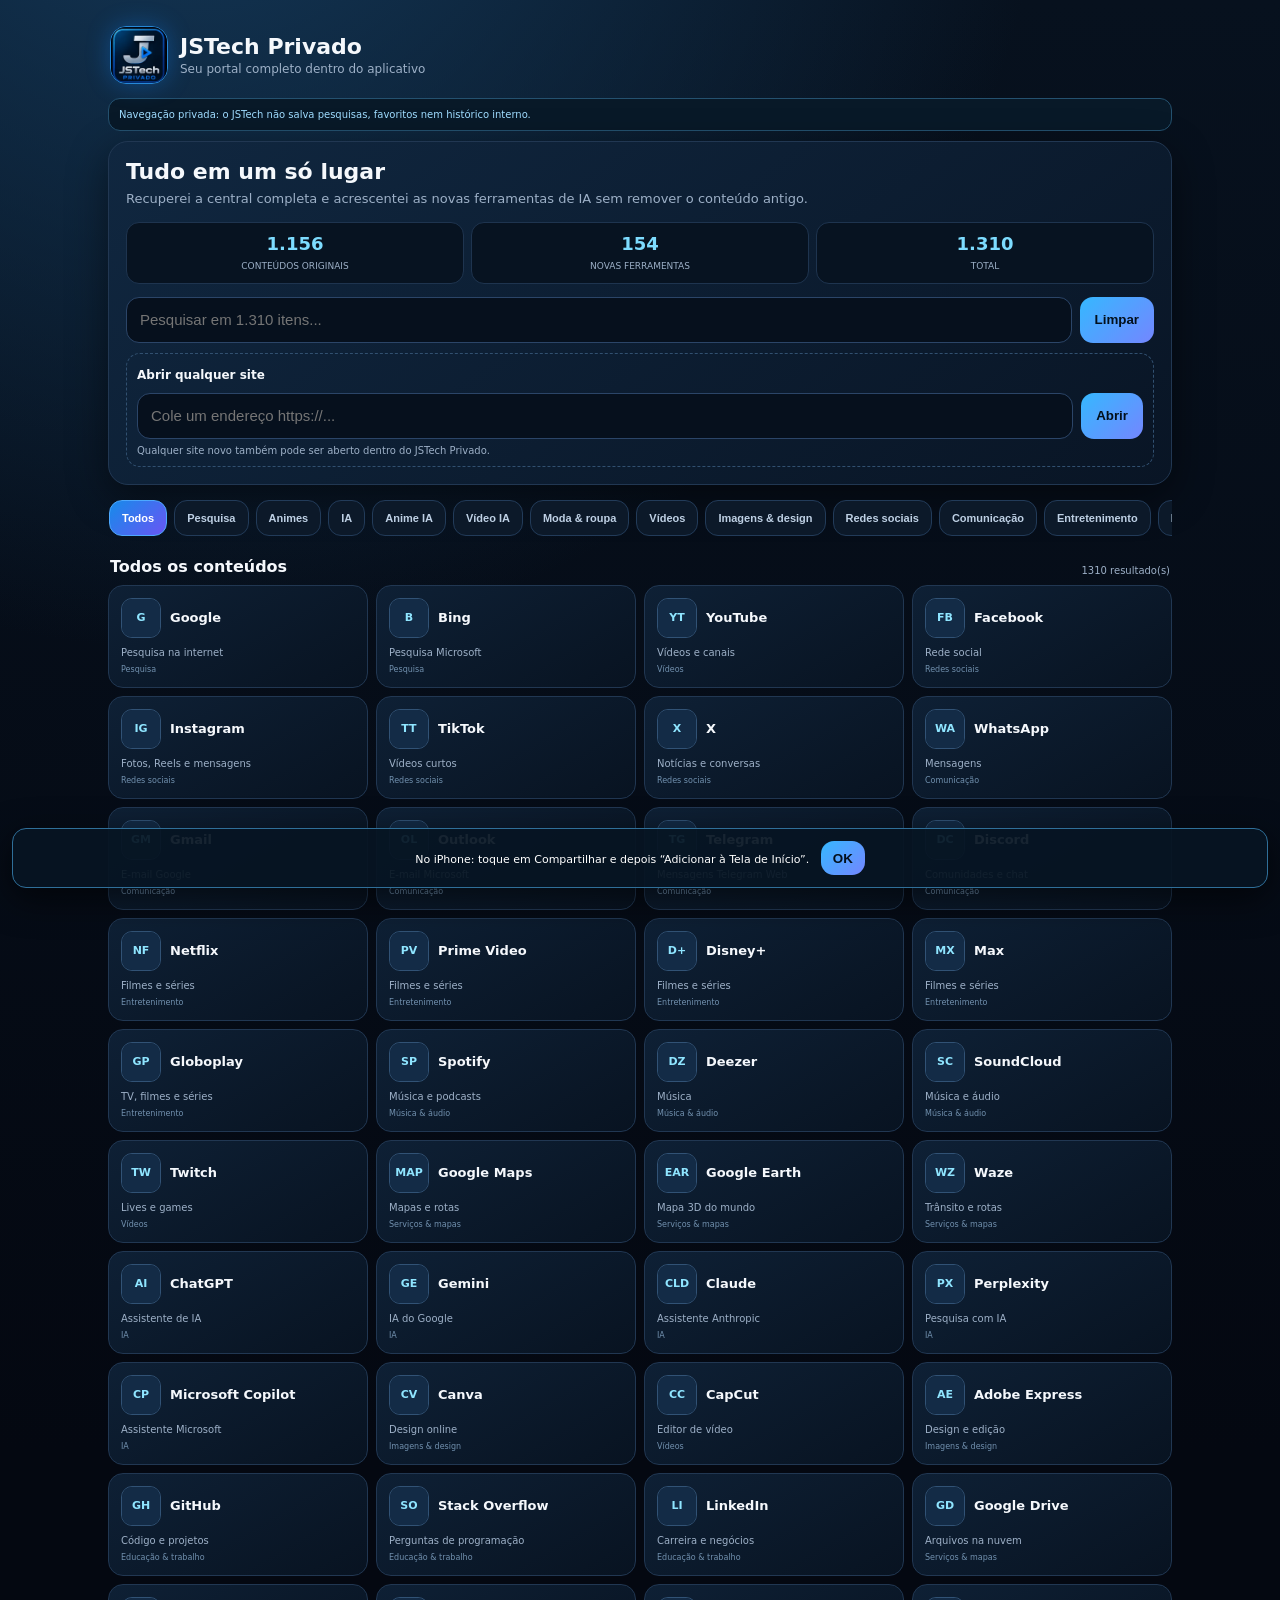
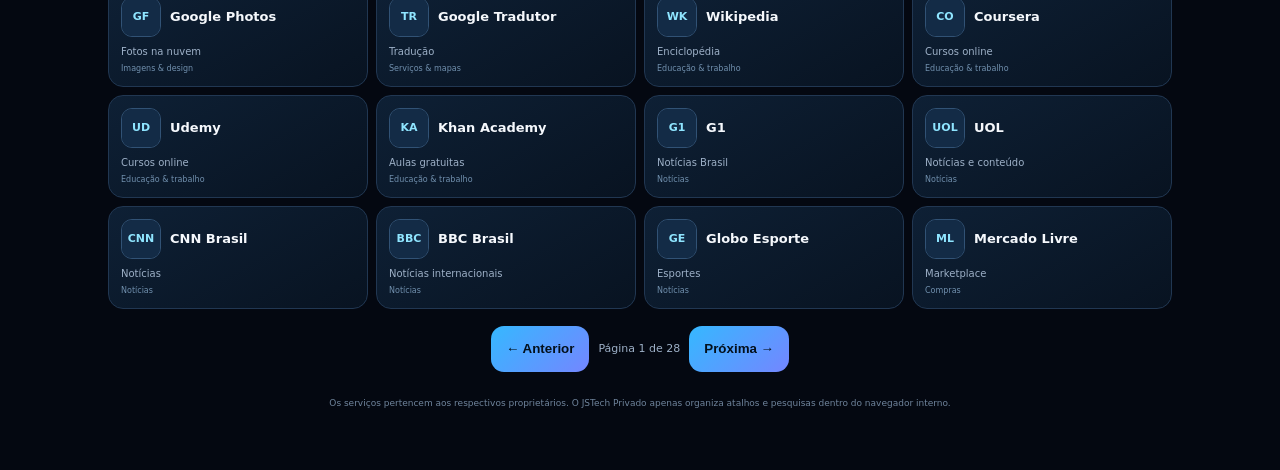
==== privado/index.html @ bd548633 "feat: add installable private web app with anime catalog" ====
<!doctype html>
<html lang="pt-BR">
<head>
<meta charset="utf-8">
<meta name="viewport" content="width=device-width,initial-scale=1,maximum-scale=1,user-scalable=no,viewport-fit=cover">
<title>JSTech Privado</title>
<style>
:root{color-scheme:dark;--bg:#050a12;--panel:#0b1625;--panel2:#0e1d30;--line:#213752;--txt:#f5f8fc;--muted:#9db0c7;--blue:#35b8ff;--violet:#8069ff;--green:#63e6a7}
*{box-sizing:border-box}html,body{margin:0;background:radial-gradient(circle at 15% -10%,#14395a 0,transparent 34%),linear-gradient(#07111e,#040811 70%);color:var(--txt);font-family:system-ui,-apple-system,Segoe UI,Roboto,Arial,sans-serif;min-height:100%}
.wrap{max-width:1100px;margin:auto;padding:16px 13px 50px}.brand{display:flex;align-items:center;gap:12px;margin:2px 2px 14px}.logo{width:58px;height:58px;border-radius:16px;overflow:hidden;border:1px solid #2688d7;box-shadow:0 0 25px #1188ff55}.logo img{width:100%;height:100%;object-fit:cover}.brand h1{margin:0;font-size:22px}.brand p{margin:3px 0 0;color:var(--muted);font-size:12px}
.hero{padding:17px;border-radius:20px;background:linear-gradient(145deg,#102740,#091525);border:1px solid var(--line);box-shadow:0 12px 40px #0007}.hero h2{font-size:22px;margin:0 0 6px}.hero p{margin:0;color:var(--muted);font-size:13px;line-height:1.45}
.stats{display:grid;grid-template-columns:repeat(3,1fr);gap:7px;margin:13px 0}.stat{padding:10px;border-radius:13px;background:#071321;border:1px solid #1e344f;text-align:center}.stat strong{display:block;font-size:18px;color:#7ddcff}.stat span{font-size:9px;color:var(--muted)}
.searchrow{display:grid;grid-template-columns:1fr auto;gap:8px;margin-top:10px}input{width:100%;min-height:46px;padding:0 13px;border:1px solid #2b4568;border-radius:13px;background:#06101d;color:#fff;font-size:15px;outline:none}button{min-height:46px;border:0;border-radius:13px;padding:0 15px;font-weight:800;background:linear-gradient(135deg,var(--blue),#7486ff);color:#03101c}.custom{margin-top:10px;padding:10px;border:1px dashed #315070;border-radius:14px}.custom b{font-size:12px}.custom small{display:block;margin-top:6px;color:var(--muted);font-size:10px}
.chips{display:flex;gap:7px;overflow:auto;padding:15px 1px 8px;scrollbar-width:none}.chips::-webkit-scrollbar{display:none}.chip{white-space:nowrap;min-height:36px;padding:0 12px;background:#0c1929;color:#bed0e4;border:1px solid #223b59;font-size:11px}.chip.active{background:linear-gradient(135deg,#168bea,#6955f4);color:white;border-color:#4da8ff}
.head{display:flex;justify-content:space-between;align-items:end;margin:13px 2px 9px}.head h3{margin:0;font-size:16px}.head span{font-size:10px;color:var(--muted)}.grid{display:grid;grid-template-columns:repeat(2,minmax(0,1fr));gap:8px}.card{display:block;text-decoration:none;color:inherit;padding:12px;border-radius:15px;background:linear-gradient(150deg,#0e2035,#081321);border:1px solid var(--line);min-height:103px}.card:active{transform:scale(.98)}.card.ai{border-color:#305684}.card.cling{border-color:#48cfff;box-shadow:inset 0 0 22px #1b86c926}.top{display:flex;gap:9px;align-items:center}.ico{width:40px;height:40px;border-radius:11px;display:grid;place-items:center;background:#f7f9fc;border:1px solid #315275;color:#15314c;font-weight:900;font-size:11px;flex:none;overflow:hidden}.ico img{width:30px;height:30px;object-fit:contain;border-radius:7px}.ico span{display:none;width:100%;height:100%;place-items:center;background:#132b46;color:#8fe5ff}.ico.no-logo span{display:grid}.nm{font-weight:850;font-size:13px;line-height:1.2}.tag{display:inline-block;margin-left:5px;font-size:8px;border:1px solid #2f795d;color:#8ff2bd;background:#0e2c24;padding:2px 5px;border-radius:20px}.desc{font-size:10px;line-height:1.35;color:var(--muted);margin:8px 0 0}.src{margin-top:6px;color:#7190ae;font-size:8px}.pager{display:flex;justify-content:center;align-items:center;gap:9px;margin:17px 0}.pager button{min-width:80px}.pager span{font-size:11px;color:var(--muted)}.empty{display:none;text-align:center;padding:35px 10px;color:var(--muted)}.footer{text-align:center;margin-top:25px;font-size:9px;color:#6f849c;line-height:1.45}
@media(min-width:650px){.grid{grid-template-columns:repeat(3,minmax(0,1fr))}.wrap{padding:24px 18px 60px}}@media(min-width:950px){.grid{grid-template-columns:repeat(4,minmax(0,1fr))}}@media(max-width:370px){.grid{grid-template-columns:1fr}.stats{grid-template-columns:1fr 1fr 1fr}.stat strong{font-size:15px}}
</style>
<link rel="manifest" href="manifest.webmanifest">
<link rel="icon" href="icon.svg" type="image/svg+xml">
<link rel="apple-touch-icon" href="icon.svg">
<meta name="apple-mobile-web-app-capable" content="yes">
<meta name="apple-mobile-web-app-status-bar-style" content="black-translucent">
<meta name="apple-mobile-web-app-title" content="JSTech Privado">
<style>
.anime-cover{width:40px;height:54px;object-fit:cover;border-radius:8px}
.privacy-note{margin:10px 0;padding:10px;border:1px solid #24516f;border-radius:12px;background:#081928;color:#9fdcff;font-size:10px}
.install-tip{position:fixed;left:12px;right:12px;bottom:12px;z-index:30;padding:12px;border:1px solid #2f6f99;border-radius:14px;background:#071523ee;color:#fff;text-align:center;font-size:11px;box-shadow:0 10px 35px #0009}
.install-tip button{min-height:34px;margin-left:8px;padding:0 12px}
</style>
</head>
<body>
<div class="wrap">
  <div class="brand"><div class="logo"><img src="[data-uri]" alt="JSTech Privado"></div><div><h1>JSTech Privado</h1><p>Seu portal completo dentro do aplicativo</p></div></div>
  <div class="privacy-note">Navegação privada: o JSTech não salva pesquisas, favoritos nem histórico interno.</div><section class="hero">
    <h2>Tudo em um só lugar</h2>
    <p>Recuperei a central completa e acrescentei as novas ferramentas de IA sem remover o conteúdo antigo.</p>
    <div class="stats"><div class="stat"><strong>1.156</strong><span>CONTEÚDOS ORIGINAIS</span></div><div class="stat"><strong id="newCount">118</strong><span>NOVAS FERRAMENTAS</span></div><div class="stat"><strong id="totalCount">1.274</strong><span>TOTAL</span></div></div>
    <div class="searchrow"><input id="q" type="search" placeholder="Pesquisar em todos os itens..."><button onclick="clearSearch()">Limpar</button></div>
    <div class="custom"><b>Abrir qualquer site</b><div class="searchrow"><input id="u" inputmode="url" placeholder="Cole um endereço https://..."><button onclick="openCustom()">Abrir</button></div><small>Qualquer site novo também pode ser aberto dentro do JSTech Privado.</small></div>
  </section>
  <div class="chips" id="chips"></div>
  <div class="head"><h3 id="title">Todos os conteúdos</h3><span id="count"></span></div>
  <div class="grid" id="grid"></div>
  <div class="empty" id="empty">Nada encontrado. Tente outra pesquisa.</div>
  <div class="pager" id="pager"><button id="prev" onclick="prevPage()">← Anterior</button><span id="pageInfo"></span><button id="next" onclick="nextPage()">Próxima →</button></div>
  <div class="footer">Os serviços pertencem aos respectivos proprietários. O JSTech Privado apenas organiza atalhos e pesquisas dentro do navegador interno.</div>
</div>
<script>
const directSites = [
["Google","G","Pesquisa","Pesquisa na internet","https://www.google.com/"],
["Bing","B","Pesquisa","Pesquisa Microsoft","https://www.bing.com/"],
["YouTube","YT","Vídeos","Vídeos e canais","https://www.youtube.com/"],
["Facebook","FB","Redes sociais","Rede social","https://www.facebook.com/"],
["Instagram","IG","Redes sociais","Fotos, Reels e mensagens","https://www.instagram.com/"],
["TikTok","TT","Redes sociais","Vídeos curtos","https://www.tiktok.com/"],
["X","X","Redes sociais","Notícias e conversas","https://x.com/"],
["WhatsApp","WA","Comunicação","Mensagens","https://web.whatsapp.com/"],
["Gmail","GM","Comunicação","E-mail Google","https://mail.google.com/"],
["Outlook","OL","Comunicação","E-mail Microsoft","https://outlook.live.com/"],
["Telegram","TG","Comunicação","Mensagens Telegram Web","https://web.telegram.org/"],
["Discord","DC","Comunicação","Comunidades e chat","https://discord.com/app"],
["Netflix","NF","Entretenimento","Filmes e séries","https://www.netflix.com/"],
["Prime Video","PV","Entretenimento","Filmes e séries","https://www.primevideo.com/"],
["Disney+","D+","Entretenimento","Filmes e séries","https://www.disneyplus.com/"],
["Max","MX","Entretenimento","Filmes e séries","https://www.max.com/"],
["Globoplay","GP","Entretenimento","TV, filmes e séries","https://globoplay.globo.com/"],
["Spotify","SP","Música & áudio","Música e podcasts","https://open.spotify.com/"],
["Deezer","DZ","Música & áudio","Música","https://www.deezer.com/"],
["SoundCloud","SC","Música & áudio","Música e áudio","https://soundcloud.com/"],
["Twitch","TW","Vídeos","Lives e games","https://www.twitch.tv/"],
["Google Maps","MAP","Serviços & mapas","Mapas e rotas","https://maps.google.com/"],
["Google Earth","EAR","Serviços & mapas","Mapa 3D do mundo","https://earth.google.com/web/"],
["Waze","WZ","Serviços & mapas","Trânsito e rotas","https://www.waze.com/live-map/"],
["ChatGPT","AI","IA","Assistente de IA","https://chatgpt.com/"],
["Gemini","GE","IA","IA do Google","https://gemini.google.com/"],
["Claude","CLD","IA","Assistente Anthropic","https://claude.ai/"],
["Perplexity","PX","IA","Pesquisa com IA","https://www.perplexity.ai/"],
["Microsoft Copilot","CP","IA","Assistente Microsoft","https://copilot.microsoft.com/"],
["Canva","CV","Imagens & design","Design online","https://www.canva.com/"],
["CapCut","CC","Vídeos","Editor de vídeo","https://www.capcut.com/"],
["Adobe Express","AE","Imagens & design","Design e edição","https://www.adobe.com/express/"],
["GitHub","GH","Educação & trabalho","Código e projetos","https://github.com/"],
["Stack Overflow","SO","Educação & trabalho","Perguntas de programação","https://stackoverflow.com/"],
["LinkedIn","LI","Educação & trabalho","Carreira e negócios","https://www.linkedin.com/"],
["Google Drive","GD","Serviços & mapas","Arquivos na nuvem","https://drive.google.com/"],
["Google Photos","GF","Imagens & design","Fotos na nuvem","https://photos.google.com/"],
["Google Tradutor","TR","Serviços & mapas","Tradução","https://translate.google.com/"],
["Wikipedia","WK","Educação & trabalho","Enciclopédia","https://pt.wikipedia.org/"],
["Coursera","CO","Educação & trabalho","Cursos online","https://www.coursera.org/"],
["Udemy","UD","Educação & trabalho","Cursos online","https://www.udemy.com/"],
["Khan Academy","KA","Educação & trabalho","Aulas gratuitas","https://pt.khanacademy.org/"],
["G1","G1","Notícias","Notícias Brasil","https://g1.globo.com/"],
["UOL","UOL","Notícias","Notícias e conteúdo","https://www.uol.com.br/"],
["CNN Brasil","CNN","Notícias","Notícias","https://www.cnnbrasil.com.br/"],
["BBC Brasil","BBC","Notícias","Notícias internacionais","https://www.bbc.com/portuguese"],
["Globo Esporte","GE","Notícias","Esportes","https://ge.globo.com/"],
["Mercado Livre","ML","Compras","Marketplace","https://www.mercadolivre.com.br/"],
["Amazon Brasil","AMZ","Compras","Compras online","https://www.amazon.com.br/"],
["Shopee","SH","Compras","Marketplace","https://shopee.com.br/"],
["AliExpress","AX","Compras","Compras internacionais","https://pt.aliexpress.com/"],
["OLX","OLX","Compras","Classificados","https://www.olx.com.br/"],
["iFood","IF","Serviços & mapas","Delivery","https://www.ifood.com.br/"],
["Booking","BK","Serviços & mapas","Hotéis e hospedagem","https://www.booking.com/"],
["Airbnb","AB","Serviços & mapas","Hospedagem","https://www.airbnb.com.br/"],
["SuperLive Web Online","SL","Redes sociais","Lives e chat direto pelo navegador — sem baixar outro app","https://superlive.chat/pt"],
["Yam Live Web","YM","Redes sociais","Yam Live pelo navegador — conteúdo e lives online","https://yamlive.vn/"],
["Anime AI Chat","AI","IA","Chat com avatares e personagens anime diretamente pelo navegador","https://www.anime-ai.chat/"],
["Betano","BT","Jogos","Cassino e apostas online — 18+","https://www.betano.bet.br/casino/?panel=offerDetails&id=215152",true],
["Novibet","NV","Jogos","Cassino e apostas online — 18+","https://www.novibet.bet.br/cassino",true],
["KTO","KTO","Jogos","Cassino e apostas online — 18+","https://www.kto.bet.br/",true],
["Betão","BTA","Jogos","Cassino e apostas online — 18+","https://betao.bet.br/",true],
["Bet365","365","Jogos","Apostas esportivas e cassino — 18+","https://www.bet365.bet.br/hub/pt-br/sports-betting-br",true],
["SpankPic","SP","Adulto","Vídeo 18+ com IA — use somente imagens de adultos com consentimento","https://www.spankpic.com/pt"],
["XVideos","18+","Adulto","Conteúdo adulto — exige confirmação 18+","https://www.xvideos.com/"],
["Pornhub","PH","Adulto","Plataforma internacional para adultos — somente 18+","https://www.pornhub.com/",true],
["XNXX","XN","Adulto","Conteúdo adulto internacional — somente 18+","https://www.xnxx.com/",true],
["xHamster","XH","Adulto","Conteúdo adulto internacional — somente 18+","https://xhamster.com/",true],
["YouPorn","YP","Adulto","Conteúdo adulto internacional — somente 18+","https://www.youporn.com/",true],
["RedTube","RT","Adulto","Conteúdo adulto internacional — somente 18+","https://www.redtube.com/",true],
["SpankBang","SB","Adulto","Conteúdo adulto internacional — somente 18+","https://spankbang.com/",true],
["Eporner","EP","Adulto","Conteúdo adulto internacional — somente 18+","https://www.eporner.com/",true],
["Tube8","T8","Adulto","Conteúdo adulto internacional — somente 18+","https://www.tube8.com/",true],
["TNAFlix","TN","Adulto","Conteúdo adulto internacional — somente 18+","https://www.tnaflix.com/",true],
["Porn.com","PC","Adulto","Conteúdo adulto internacional — somente 18+","https://www.porn.com/",true],
["Chaturbate","CB","Adulto","Transmissões ao vivo para adultos — somente 18+","https://chaturbate.com/",true],
["Stripchat","SC","Adulto","Transmissões ao vivo para adultos — somente 18+","https://stripchat.com/",true],
["LiveJasmin","LJ","Adulto","Transmissões ao vivo para adultos — somente 18+","https://www.livejasmin.com/",true],
["CamSoda","CS","Adulto","Transmissões ao vivo para adultos — somente 18+","https://www.camsoda.com/",true],
["BongaCams","BC","Adulto","Transmissões ao vivo para adultos — somente 18+","https://bongacams.com/",true],
["MyFreeCams","MFC","Adulto","Transmissões ao vivo para adultos — somente 18+","https://www.myfreecams.com/",true],
["OnlyFans","OF","Adulto","Plataforma de criadores com conteúdo para adultos — 18+","https://onlyfans.com/",true],
["Fansly","FS","Adulto","Plataforma de criadores para adultos — 18+","https://fansly.com/",true],
["ManyVids","MV","Adulto","Conteúdo de criadores adultos — somente 18+","https://www.manyvids.com/",true],
["Clips4Sale","C4S","Adulto","Marketplace de conteúdo adulto — somente 18+","https://www.clips4sale.com/",true],
["Brazzers","BZ","Adulto","Estúdio e plataforma adulta — somente 18+","https://www.brazzers.com/",true],
["RealityKings","RK","Adulto","Estúdio e plataforma adulta — somente 18+","https://www.realitykings.com/",true],
["BangBros","BB","Adulto","Estúdio e plataforma adulta — somente 18+","https://www.bangbros.com/",true],
["Naughty America","NA","Adulto","Estúdio e plataforma adulta — somente 18+","https://www.naughtyamerica.com/",true],
["Adult Time","AT","Adulto","Streaming adulto internacional — somente 18+","https://www.adulttime.com/",true],
["Dorcel","DRC","Adulto","Plataforma adulta europeia — somente 18+","https://www.dorcel.com/",true],
["Private","PRV","Adulto","Plataforma adulta internacional — somente 18+","https://www.private.com/",true],
["Penthouse","PTH","Adulto","Conteúdo adulto internacional — somente 18+","https://penthouse.com/",true],
["Shaghaf Árabe","SHG","Adulto","Plataforma árabe para adultos — acesso somente 18+","https://shaghaf.app/",true],
["xHamster Árabe","XHA","Adulto","Conteúdo adulto com seção árabe — somente 18+","https://ar.xhamster.com/",true],
["Pornhub Árabe","PHA","Adulto","Conteúdo adulto com pesquisa árabe — somente 18+","https://www.pornhub.com/video/search?search=arab",true],
["XVideos Árabe","XVA","Adulto","Conteúdo adulto com categoria árabe — somente 18+","https://www.xvideos.com/?k=arab",true]
];

const aiSites = [
["Cling AI","CL","IA","Imagem e vídeo por IA — seu link","https://cling-ai.com/lp/preview/video/1ngn8qlu",1],
["Runway","RW","IA","Vídeo e edição generativa","https://app.runwayml.com/"],
["Kling AI","KL","IA","Texto ou imagem para vídeo","https://kling.ai/"],
["Hailuo AI","HL","IA","Vídeo com modelos MiniMax","https://hailuoai.video/create"],
["Pika","PK","IA","Geração de vídeo e efeitos","https://pika.art/"],
["Luma Dream Machine","LU","IA","Vídeo generativo","https://lumalabs.ai/dream-machine"],
["PixVerse","PV","IA","Imagem e texto para vídeo","https://app.pixverse.ai/"],
["Vidu","VD","IA","Vídeo por texto e referência","https://www.vidu.com/"],
["Google Flow","GF","IA","Criação cinematográfica com IA","https://labs.google/fx/tools/flow/"],
["Gemini Vídeo","GM","IA","Recursos multimodais Google","https://gemini.google.com/"],
["Adobe Firefly","FF","IA","Geração e edição de vídeo","https://firefly.adobe.com/"],
["Krea","KR","IA","Múltiplos modelos de vídeo","https://www.krea.ai/features/ai-video-generator"],
["Higgsfield","HF","IA","Vídeo e controle de câmera","https://higgsfield.ai/"],
["LTX Studio","LTX","IA","Roteiro, storyboard e cenas","https://ltx.io/studio"],
["Kaiber","KB","IA","Vídeo e animação visual","https://kaiber.ai/"],
["Dreamina","DR","IA","Gerador de vídeo CapCut","https://dreamina.capcut.com/tools/ai-video-generator"],
["Freepik AI Video","FP","IA","Texto e imagem para vídeo","https://www.freepik.com/ai/video-generator"],
["Leonardo AI","LE","IA","Criação visual e movimento","https://leonardo.ai/"],
["Pollo AI","PO","IA","Central de múltiplos modelos","https://pollo.ai/"],
["Haiper","HA","IA","Geração e animação de vídeo","https://haiper.ai/"],
["Moonvalley","MV","IA","Vídeo generativo","https://www.moonvalley.com/"],
["Genmo","GN","IA","Vídeo generativo","https://www.genmo.ai/"],
["HeyGen","HG","IA","Avatares, tradução e voz","https://www.heygen.com/"],
["Synthesia","SY","IA","Apresentadores de IA","https://www.synthesia.io/"],
["AI Studios","AS","IA","Avatares e vídeos falados","https://www.aistudios.com/"],
["D-ID","DI","IA","Fotos falantes e avatares","https://www.d-id.com/"],
["Colossyan","CO","IA","Apresentadores para cursos","https://www.colossyan.com/"],
["Elai","EL","IA","Texto para vídeo com avatar","https://elai.io/"],
["Vidnoz","VZ","IA","Avatares e templates","https://www.vidnoz.com/"],
["AKOOL","AK","IA","Avatares e vídeo criativo","https://akool.com/"],
["Captions","CA","IA","Criação e edição para social","https://www.captions.ai/"],
["CapCut AI","CC","IA","Editor e recursos de IA","https://www.capcut.com/"],
["VEED","VE","IA","Gerador e editor online","https://www.veed.io/tools/ai-video"],
["InVideo AI","IV","IA","Roteiro para vídeo completo","https://invideo.io/ai/"],
["Canva AI Video","CV","IA","Vídeo com IA no Canva","https://www.canva.com/ai-video-generator/"],
["Fliki","FL","IA","Texto para vídeo com voz","https://fliki.ai/"],
["Pictory","PI","IA","Conteúdo longo para vídeo","https://pictory.ai/"],
["Renderforest","RF","IA","Vídeos e templates","https://www.renderforest.com/ai-video-generator"],
["FlexClip","FX","IA","Gerador e editor online","https://www.flexclip.com/tools/ai-video-generator.html"],
["Animaker","AN","IA","Vídeos animados","https://www.animaker.com/"],
["Steve AI","ST","IA","Texto e voz para vídeo","https://www.steve.ai/"],
["Creatify","CR","IA","Anúncios e vídeos de produto","https://creatify.ai/"],
["Descript","DS","IA","Edição de vídeo por texto","https://www.descript.com/"],
["OpusClip","OP","IA","Cortes curtos automáticos","https://www.opus.pro/"],
["Filmora AI","FM","IA","Gerador e editor com IA","https://filmora.wondershare.com/ai-video-generator.html"],
["Media.io","MI","IA","Gerar e editar vídeo online","https://www.media.io/ai-video-generator.html"],
["Fotor AI Video","FO","IA","Texto e imagem para vídeo","https://www.fotor.com/ai-video-generator/"]
];

const styleTools = [
["insMind Provador Virtual","IM","Moda & roupa","Provador virtual de roupas com IA","https://www.insmind.com/pt-br/ferramentas-imagem/provador-virtual-roupas"],
["insMind Trocador de Roupas","IM","Moda & roupa","Troque e reestilize roupas em fotos","https://www.insmind.com/pt-br/ferramentas-imagem/trocador-de-roupas-ai"],
["LightX Trocador de Roupas","LX","Moda & roupa","Mude looks usando estilos e prompts","https://www.lightxeditor.com/photo-editing/ai-clothes-changer/"],
["LightX Provador Virtual","LX","Moda & roupa","Experimente roupas virtualmente em fotos","https://www.lightxeditor.com/pt-br/photo-editing/experimente-virtualmente-roupas/"],
["Media.io Trocador de Roupas","MI","Moda & roupa","Troca de roupas e visual com IA","https://www.media.io/ai/br/ai-tools/clothes-transfer"],
["Adobe Firefly","FF","Moda & roupa","Edite e substitua áreas da imagem com preenchimento generativo","https://firefly.adobe.com/"],
["Aura Virtual Try-On","AU","Moda & roupa","Provador virtual com foto, link ou screenshot de roupas","https://www.wearaura.app/"],
["AURA AI Couture","AU","Moda & roupa","Transforme retratos em looks editoriais e estilos de moda","https://aura-ai.art/"],
["CraftAura Web","CA","Moda & roupa","Ferramenta web Aura — link enviado por você","https://www.craftauraweb.com/pt"]
];

const animeTools = [
["PixAI","PX","Anime IA","Arte anime e personagens com IA","https://pixai.art/"],
["SeaArt AI","SA","Anime IA","Anime, personagens e ilustração por IA","https://www.seaart.ai/"],
["NovelAI","NAI","Anime IA","Geração de imagens e personagens em estilo anime","https://novelai.net/"],
["Waifu Labs","WL","Anime IA","Criação de personagens anime por IA","https://waifulabs.com/"],
["Crypko","CRY","Anime IA","Criação de avatares e personagens anime","https://crypko.ai/"],
["Getimg AI","GI","Anime IA","Geração de imagens com modelos de anime","https://getimg.ai/"],
["Mage Space","MG","Anime IA","Modelos e geração de arte anime","https://www.mage.space/"],
["Tensor.Art","TA","Anime IA","Modelos e geração de imagens anime","https://tensor.art/"],
["Civitai","CIV","Anime IA","Modelos e recursos para geração de imagens","https://civitai.com/"],
["Fotor Anime AI","FA","Anime IA","Gerador de anime por IA no navegador","https://www.fotor.com/features/ai-anime-generator/"]
];

const videoAiTools = [
["Cling AI","CLG","Vídeo IA","Imagem ou foto para vídeo com IA","https://cling-ai.com/lp/preview/video/1ngn8qlu"],
["Kling AI","KLG","Vídeo IA","Criação de vídeo a partir de imagem ou texto","https://klingai.com/"],
["Runway","RUN","Vídeo IA","Imagem para vídeo e edição generativa","https://app.runwayml.com/"],
["Pika","PIK","Vídeo IA","Anima fotos e cria vídeos com IA","https://pika.art/"],
["PixVerse","PV","Vídeo IA","Imagem e texto para vídeo com IA","https://app.pixverse.ai/"],
["Haiper AI","HAI","Vídeo IA","Animação de imagens e geração de vídeo","https://haiper.ai/"],
["Luma Dream Machine","LDM","Vídeo IA","Gera vídeo a partir de imagem e prompt","https://lumalabs.ai/dream-machine"],
["Hailuo AI","HLO","Vídeo IA","Criação de vídeos com IA a partir de imagem ou texto","https://hailuoai.video/"],
["Vidu AI","VID","Vídeo IA","Imagem de referência para vídeo com IA","https://www.vidu.com/"],
["Higgsfield","HIG","Vídeo IA","Vídeo com IA e controle de câmera","https://higgsfield.ai/"],
["CapCut Dreamina","CCD","Vídeo IA","Foto para vídeo e criação visual por IA","https://dreamina.capcut.com/"]
];

const topicGroups = {
"Tecnologia":["Android","Samsung","iPhone","Windows","Linux","Redes de computadores","Wi-Fi","Starlink","Segurança digital","Programação"],
"IA":["Inteligência artificial","ChatGPT","Gemini","Claude","Geração de vídeo com IA","Geração de imagem com IA","Automação com IA","Prompt engineering","Agentes de IA","Voz com IA"],
"Vídeos":["Filmes","Séries","Streaming","Edição de vídeo","Câmeras","YouTube","YouTube Shorts","Instagram Reels","TikTok vídeos","Animação"],
"Imagens & design":["Design gráfico","Logos","Fotografia","Edição de fotos","Figma","Canva design","Photoshop","Ilustração","Modelagem 3D","Arquitetura"],
"Música & áudio":["Música","Podcasts","Áudio","Edição de áudio","DJ","Violão","Teclado musical","Bateria","Karaokê","Trilhas sonoras"],
"Educação & trabalho":["Matemática","Português","Inglês","História","Geografia","Ciências","Física","Química","Biologia","ENEM"],
"Negócios":["Empregos","Currículo","Vendas","Marketing","Empreendedorismo","MEI","Nota fiscal","Contabilidade","Excel","Gestão de clientes"],
"Compras":["Celulares","Smart TVs","Computadores","Notebooks","TV Box","Roteadores","Câmeras de segurança","Ferramentas","Calçados","Eletrônicos"],
"Serviços & mapas":["Viagens","Hotéis","Passagens","Restaurantes","Praias","Turismo","Mapas","CEP","Previsão do tempo","Trânsito"],
"Notícias":["Notícias Brasil","Notícias Mundo","Futebol","Brasileirão","Libertadores","Champions League","Flamengo","Corinthians","Fórmula 1","UFC"]
};

const engines = [
["Google","https://www.google.com/search?q="],
["Google Imagens","https://www.google.com/search?tbm=isch&q="],
["YouTube","https://www.youtube.com/results?search_query="],
["Bing","https://www.bing.com/search?q="],
["Google Notícias","https://news.google.com/search?q="],
["Wikipedia","https://pt.wikipedia.org/w/index.php?search="],
["Reddit","https://www.reddit.com/search/?q="],
["Pinterest","https://www.pinterest.com/search/pins/?q="],
["TikTok","https://www.tiktok.com/search?q="],
["Mercado Livre","https://lista.mercadolivre.com.br/"],
["GitHub","https://github.com/search?type=repositories&q="]
];

const cards=[];
directSites.forEach((s,i)=>cards.push({name:s[0],ico:s[1],cat:s[2],desc:s[3],url:s[4],kind:"direct",adult:s[5]===true || s[2]==="Adulto"}));
Object.entries(topicGroups).forEach(([cat,topics])=>topics.forEach(topic=>engines.forEach(([engine,base])=>{
  const q=encodeURIComponent(topic);
  const url=engine==="Mercado Livre"?base+encodeURIComponent(topic).replace(/%20/g,"-"):base+q;
  cards.push({name:engine+" • "+topic,ico:"↗",cat:cat,desc:"Pesquisa organizada: "+topic,url,kind:"search",source:engine});
})));
aiSites.forEach(s=>cards.push({name:s[0],ico:s[1],cat:"IA",desc:s[3],url:s[4],kind:"ai",cling:!!s[5]}));
styleTools.forEach(s=>cards.push({name:s[0],ico:s[1],cat:s[2],desc:s[3],url:s[4],kind:"ai"}));
animeTools.forEach(s=>cards.push({name:s[0],ico:s[1],cat:s[2],desc:s[3],url:s[4],kind:"ai"}));
videoAiTools.forEach(s=>cards.push({name:s[0],ico:s[1],cat:s[2],desc:s[3],url:s[4],kind:"ai"}));

const categories=["Todos","Pesquisa","Animes","IA","Anime IA","Vídeo IA","Moda & roupa","Vídeos","Imagens & design","Redes sociais","Comunicação","Entretenimento","Música & áudio","Notícias","Compras","Educação & trabalho","Negócios","Serviços & mapas","Jogos","Adulto"];
const pageSize=48;
let active="Todos",page=1,query="";

function norm(v){return String(v||"").normalize("NFD").replace(/[\u0300-\u036f]/g,"").toLowerCase()}
function matches(c){
 const q=norm(query);
 const byCat=active==="Todos" || (active==="Pesquisa" ? c.kind==="search" : c.cat===active);
 return byCat && (!q || norm(c.name+" "+c.desc+" "+c.cat+" "+(c.source||"")).includes(q));
}
function filtered(){return cards.filter(matches)}
function mergeRemoteCatalog(items){
 if(!Array.isArray(items))return;
 const seen=new Set(cards.map(c=>String(c.url||"").replace(/\/$/,"").toLowerCase()));
 let added=0;
 items.forEach(i=>{
   if(!i||!i.name||!i.url)return;
   const key=String(i.url).replace(/\/$/,"").toLowerCase();
   if(seen.has(key))return;
   seen.add(key);
   cards.push({
     name:i.name,
     ico:i.ico||"18+",
     cat:i.cat||"Adulto",
     desc:i.desc||"Conteúdo adulto 18+ — exige confirmação de maioridade",
     url:i.url,
     kind:i.kind||"direct",
     adult:i.adult===true || i.cat==="Adulto",
     source:i.source||""
   });
   added++;
 });
 const total=document.getElementById("totalCount");
 const newer=document.getElementById("newCount");
 if(total)total.textContent=cards.length.toLocaleString("pt-BR");
 if(newer)newer.textContent=(cards.length-1156).toLocaleString("pt-BR");
 const q=document.getElementById("q");
 if(q)q.placeholder="Pesquisar em "+cards.length.toLocaleString("pt-BR")+" itens...";
 page=1;
 render();
}
async function loadAnime(term){
 const old=cards.filter(c=>c.kind==="anime"); old.forEach(x=>{const i=cards.indexOf(x);if(i>=0)cards.splice(i,1)});
 const query='query($search:String){Page(page:1,perPage:50){media(type:ANIME,sort:POPULARITY_DESC,search:$search){id title{romaji english native}coverImage{large}siteUrl genres seasonYear format}}}';
 try{
  const res=await fetch("https://graphql.anilist.co",{method:"POST",headers:{"Content-Type":"application/json","Accept":"application/json"},body:JSON.stringify({query,variables:{search:term||null}})});
  const data=await res.json();
  (data.data?.Page?.media||[]).forEach(a=>cards.push({name:a.title?.english||a.title?.romaji||a.title?.native||"Anime",ico:"AN",cat:"Animes",desc:[a.format,a.seasonYear,(a.genres||[]).slice(0,3).join(", ")].filter(Boolean).join(" • "),url:a.siteUrl||("https://anilist.co/anime/"+a.id),kind:"anime",image:a.coverImage?.large||""}));
 }catch(e){cards.push({name:"AniList",ico:"AN",cat:"Animes",desc:"Abrir catálogo mundial de animes",url:"https://anilist.co/search/anime",kind:"anime"});}
 page=1;render();
}
function renderChips(){
 const el=document.getElementById("chips");el.innerHTML="";
 categories.forEach(c=>{const b=document.createElement("button");b.className="chip"+(c===active?" active":"");b.textContent=c;b.onclick=()=>{active=c;page=1;if(c==="Animes")loadAnime(query);else render()};el.appendChild(b)});
}
function openCard(c){
 if(c.adult && !confirm(c.cat==="Jogos" ? "Apostas e cassino 18+. Confirma que você tem 18 anos ou mais?" : "Conteúdo adulto 18+. Confirma que você tem 18 anos ou mais?")) return;
 location.replace(c.url);
}
function logoOrigin(c){
 try{return new URL(c.url).origin}catch(e){return ""}
}
function logoHtml(c){
 if(c.image)return '<div class="ico"><img class="anime-cover" src="'+c.image+'" alt="" referrerpolicy="no-referrer"><span>'+c.ico+'</span></div>';
 const origin=logoOrigin(c);
 if(!origin)return '<div class="ico no-logo"><span>'+c.ico+'</span></div>';
 return '<div class="ico"><img src="'+origin+'/favicon.ico" data-origin="'+origin+'" alt="" referrerpolicy="no-referrer" onerror="logoFail(this)"><span>'+c.ico+'</span></div>';
}
function logoFail(img){
 const origin=img.dataset.origin||"";
 if(img.dataset.step!=="apple"){
   img.dataset.step="apple";
   img.src=origin+"/apple-touch-icon.png";
   return;
 }
 const box=img.parentElement;
 img.remove();
 if(box)box.classList.add("no-logo");
}
function render(){
 renderChips();
 const list=filtered(),pages=Math.max(1,Math.ceil(list.length/pageSize)); if(page>pages)page=pages;
 const start=(page-1)*pageSize,show=list.slice(start,start+pageSize);
 document.getElementById("count").textContent=list.length+" resultado(s)";
 document.getElementById("title").textContent=active==="Todos"?"Todos os conteúdos":active;
 const grid=document.getElementById("grid");grid.innerHTML="";
 show.forEach(c=>{const a=document.createElement("a");a.href=c.url;a.className="card"+(c.kind==="ai"?" ai":"")+(c.cling?" cling":"");a.onclick=e=>{e.preventDefault();openCard(c)};
 a.innerHTML='<div class="top">'+logoHtml(c)+'<div class="nm">'+c.name+(c.cling?'<span class="tag">NOVO</span>':'')+'</div></div><p class="desc">'+c.desc+'</p><div class="src">'+(c.kind==="search"?"Pesquisa • "+(c.source||""):c.cat)+'</div>';
 grid.appendChild(a)});
 document.getElementById("empty").style.display=list.length?"none":"block";
 document.getElementById("pager").style.display=list.length>pageSize?"flex":"none";
 document.getElementById("pageInfo").textContent="Página "+page+" de "+pages;
 document.getElementById("prev").disabled=page<=1;document.getElementById("next").disabled=page>=pages;
 window.scrollTo({top:0,behavior:"smooth"});
}
function prevPage(){if(page>1){page--;render()}}
function nextPage(){const pages=Math.ceil(filtered().length/pageSize);if(page<pages){page++;render()}}
function clearSearch(){document.getElementById("q").value="";query="";page=1;render()}
function openCustom(){let v=document.getElementById("u").value.trim();if(!v)return;if(!/^https?:\/\//i.test(v))v="https://"+v;location.href=v}
let animeTimer;
document.getElementById("q").addEventListener("input",e=>{query=e.target.value;page=1;if(active==="Animes"){clearTimeout(animeTimer);animeTimer=setTimeout(()=>loadAnime(query),350)}else render()});
document.getElementById("u").addEventListener("keydown",e=>{if(e.key==="Enter")openCustom()});
fetch("../updates/catalog.json?t="+Date.now(),{cache:"no-store"}).then(r=>r.json()).then(mergeRemoteCatalog).catch(()=>{});
if("serviceWorker" in navigator)navigator.serviceWorker.register("sw.js");
window.addEventListener("pageshow",()=>{try{sessionStorage.clear()}catch(e){}});
render();
</script>
<div id="installTip" class="install-tip">No iPhone: toque em Compartilhar e depois “Adicionar à Tela de Início”. <button onclick="this.parentElement.remove()">OK</button></div>
<script>if(window.matchMedia("(display-mode: standalone)").matches||navigator.standalone)document.getElementById("installTip")?.remove();</script>
</body>
</html>
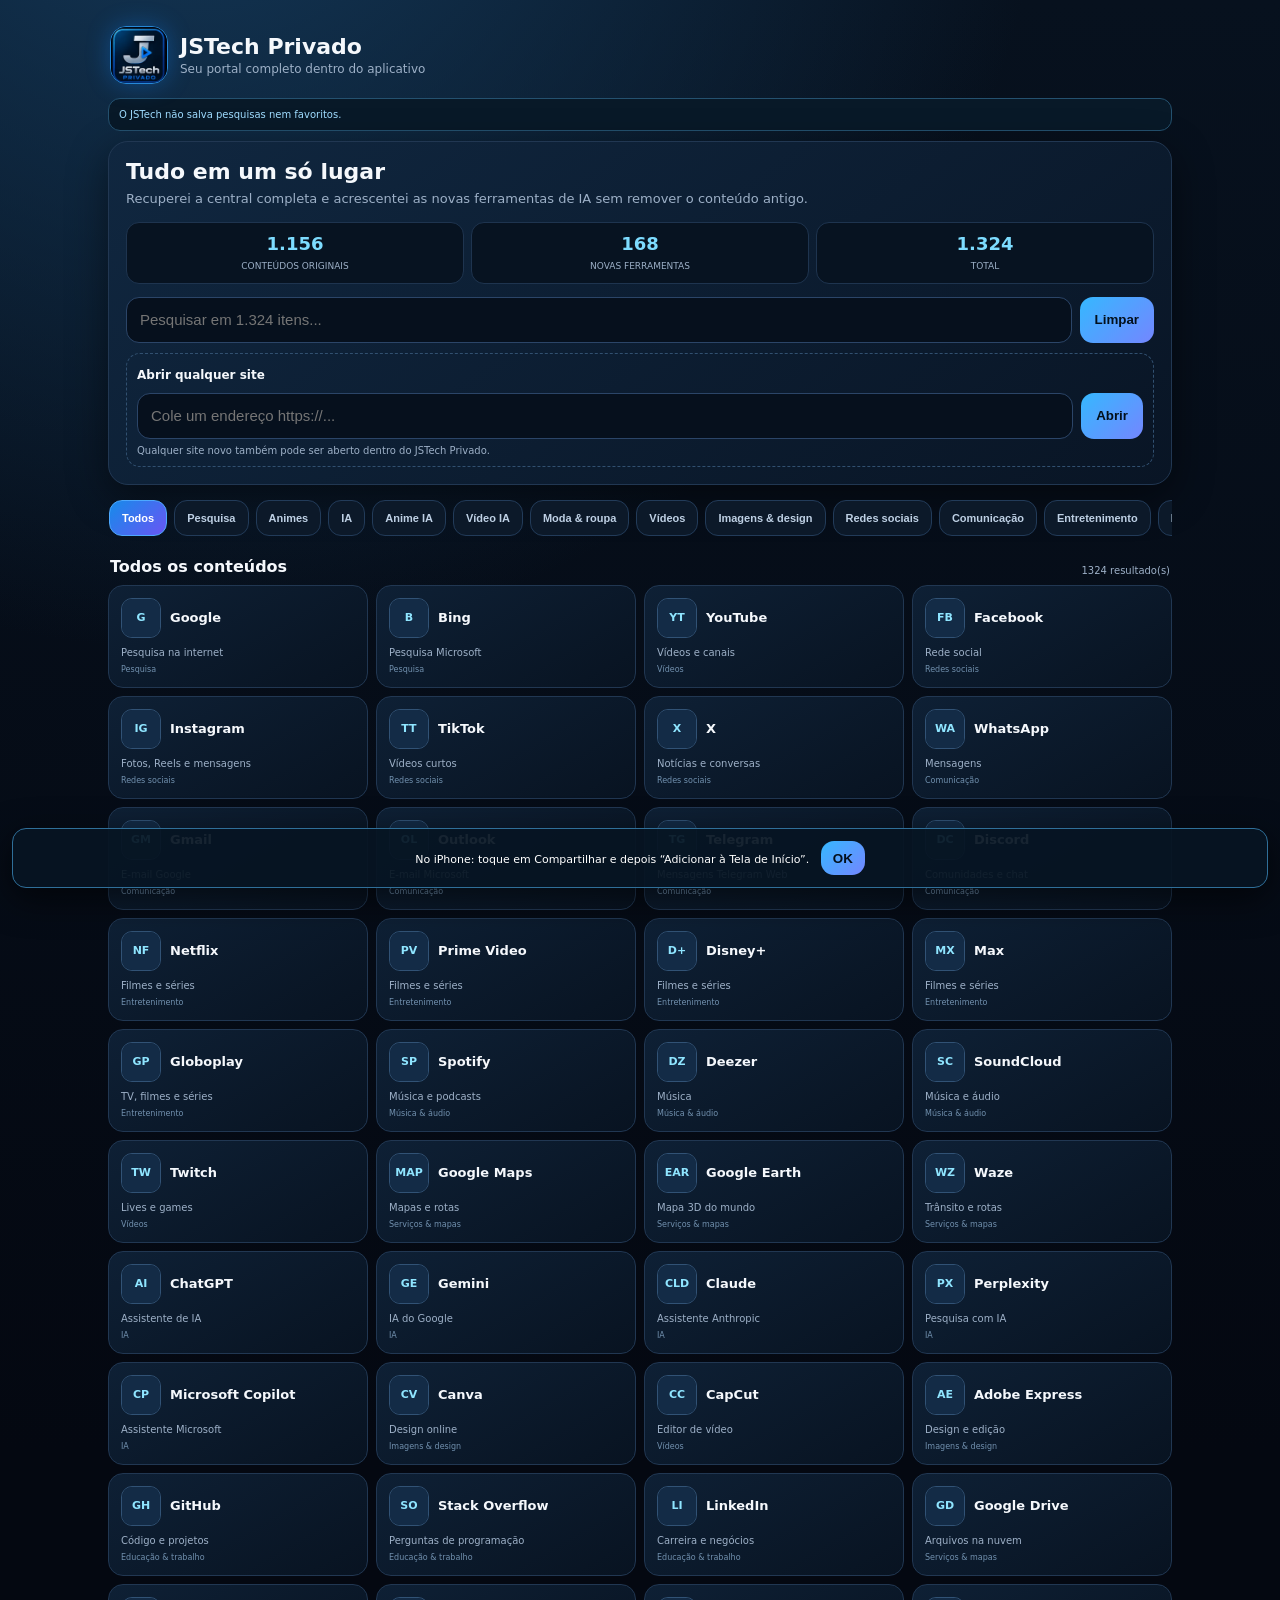
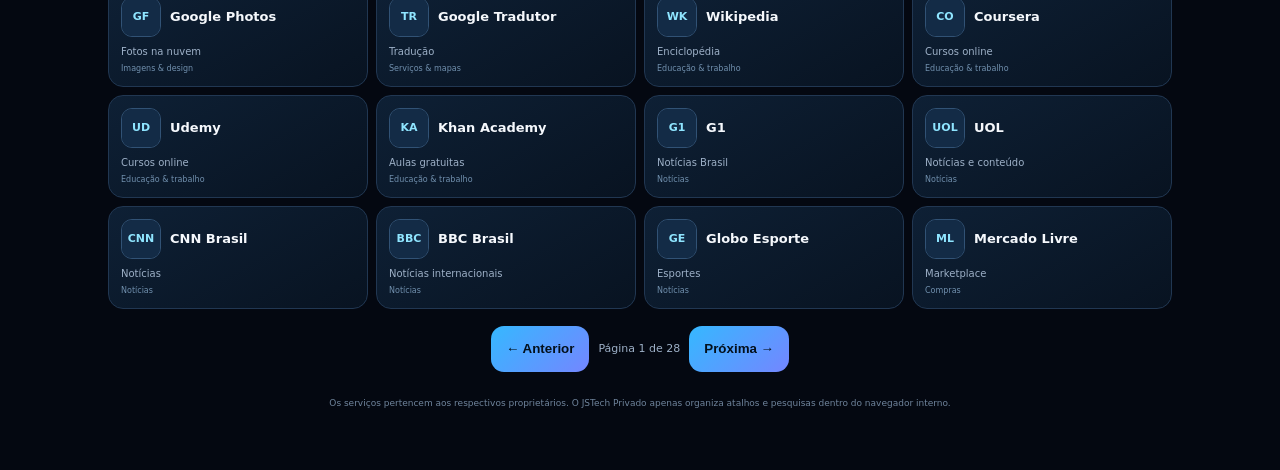
==== commit 7170940e: "Ajusta aviso de privacidade no topo" ====
--- a/privado/index.html
+++ b/privado/index.html
@@ -31,7 +31,7 @@
 <body>
 <div class="wrap">
   <div class="brand"><div class="logo"><img src="[data-uri]" alt="JSTech Privado"></div><div><h1>JSTech Privado</h1><p>Seu portal completo dentro do aplicativo</p></div></div>
-  <div class="privacy-note">Navegação privada: o JSTech não salva pesquisas, favoritos nem histórico interno.</div><section class="hero">
+  <div class="privacy-note">O JSTech não salva pesquisas nem favoritos.</div><section class="hero">
     <h2>Tudo em um só lugar</h2>
     <p>Recuperei a central completa e acrescentei as novas ferramentas de IA sem remover o conteúdo antigo.</p>
     <div class="stats"><div class="stat"><strong>1.156</strong><span>CONTEÚDOS ORIGINAIS</span></div><div class="stat"><strong id="newCount">118</strong><span>NOVAS FERRAMENTAS</span></div><div class="stat"><strong id="totalCount">1.274</strong><span>TOTAL</span></div></div>
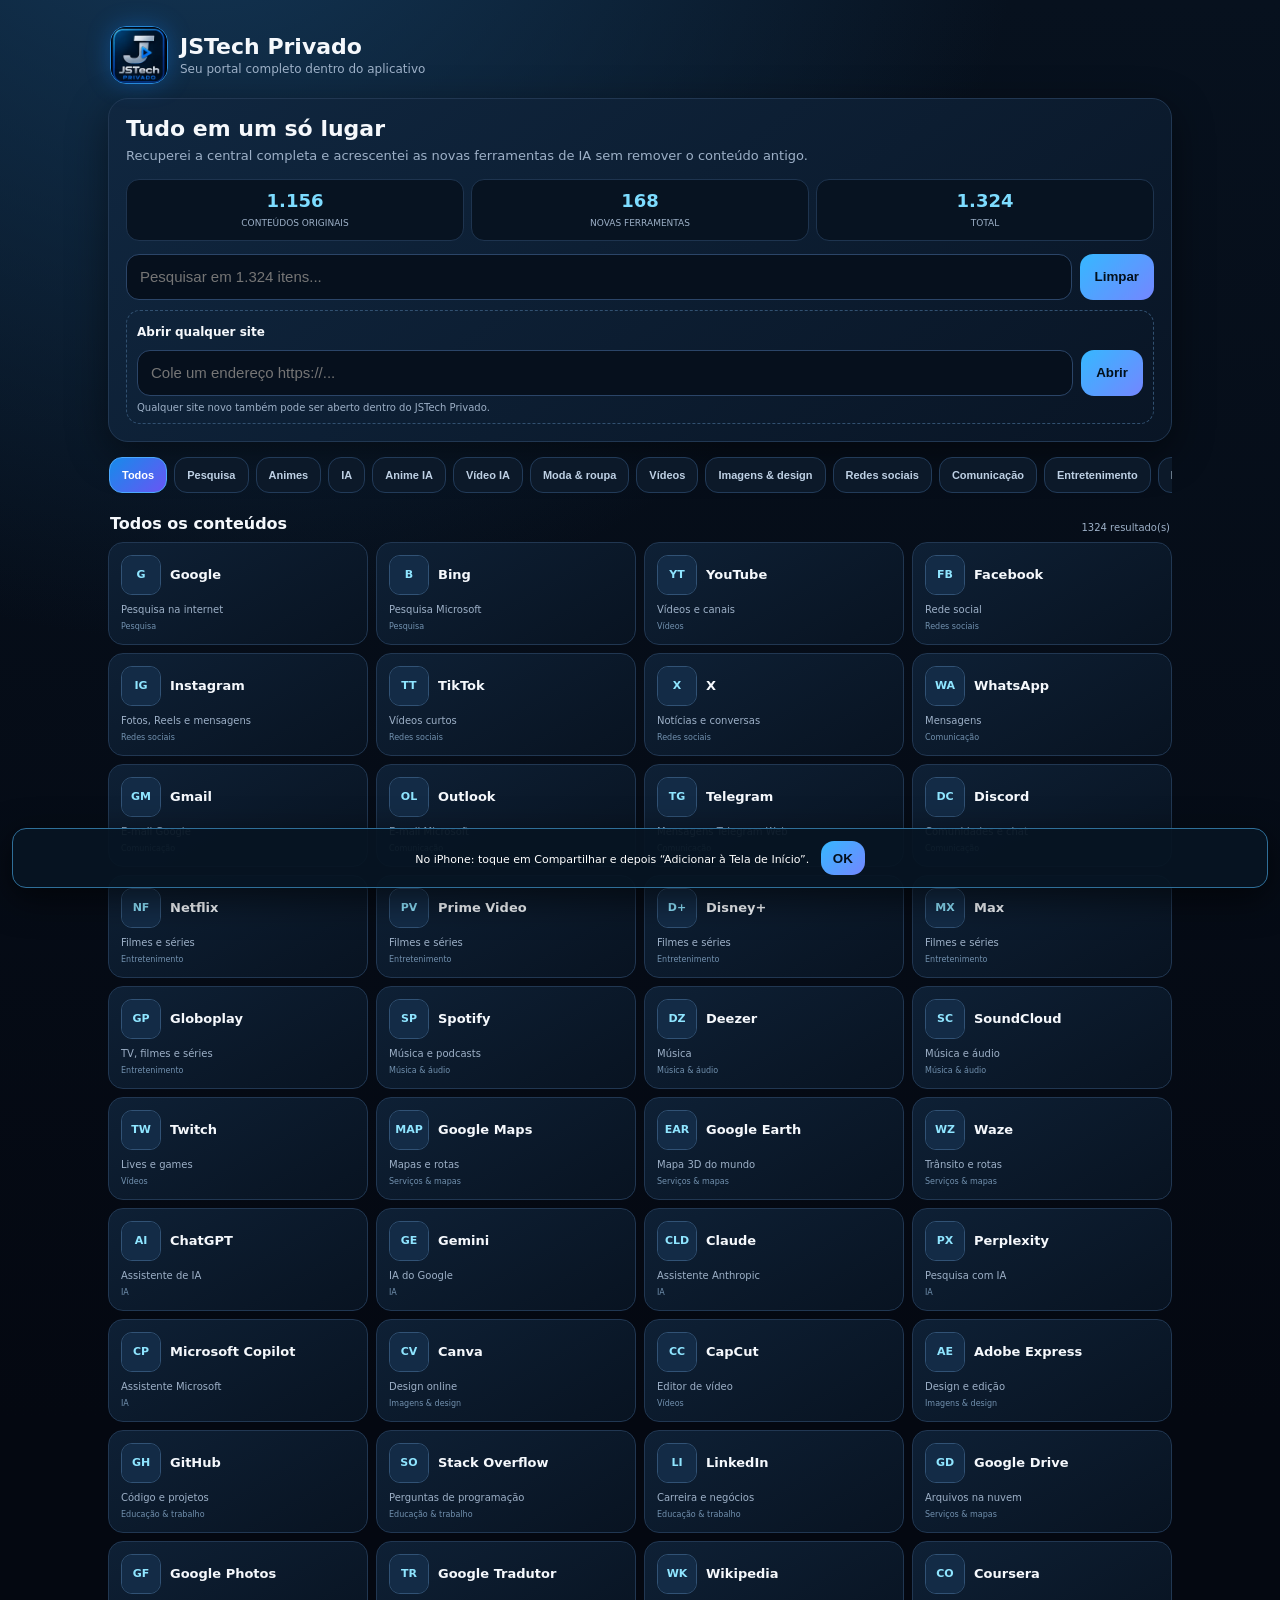
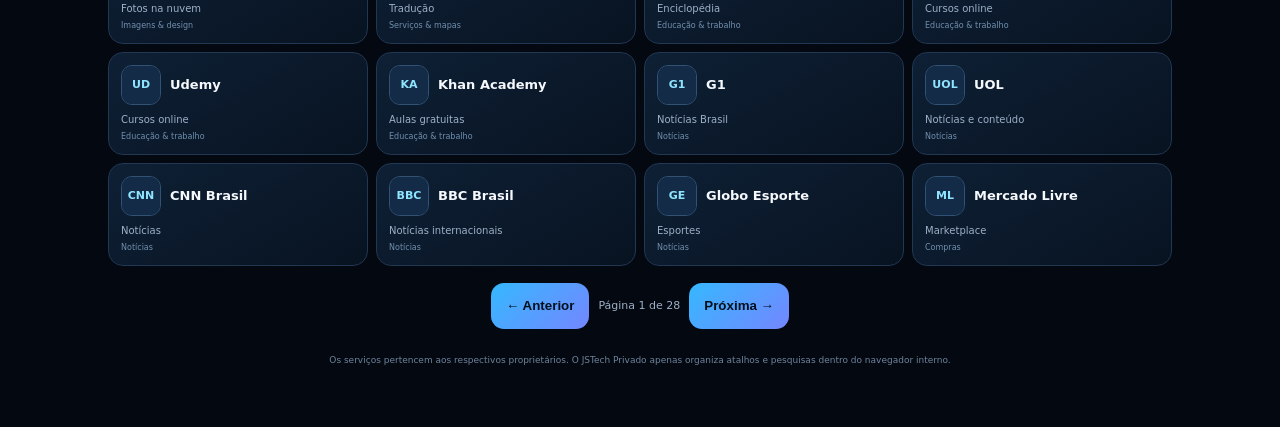
==== commit 57341b6c: "Restaura barra de navegação visível e remove aviso" ====
--- a/privado/index.html
+++ b/privado/index.html
@@ -31,7 +31,7 @@
 <body>
 <div class="wrap">
   <div class="brand"><div class="logo"><img src="[data-uri]" alt="JSTech Privado"></div><div><h1>JSTech Privado</h1><p>Seu portal completo dentro do aplicativo</p></div></div>
-  <div class="privacy-note">O JSTech não salva pesquisas nem favoritos.</div><section class="hero">
+<section class="hero">
     <h2>Tudo em um só lugar</h2>
     <p>Recuperei a central completa e acrescentei as novas ferramentas de IA sem remover o conteúdo antigo.</p>
     <div class="stats"><div class="stat"><strong>1.156</strong><span>CONTEÚDOS ORIGINAIS</span></div><div class="stat"><strong id="newCount">118</strong><span>NOVAS FERRAMENTAS</span></div><div class="stat"><strong id="totalCount">1.274</strong><span>TOTAL</span></div></div>
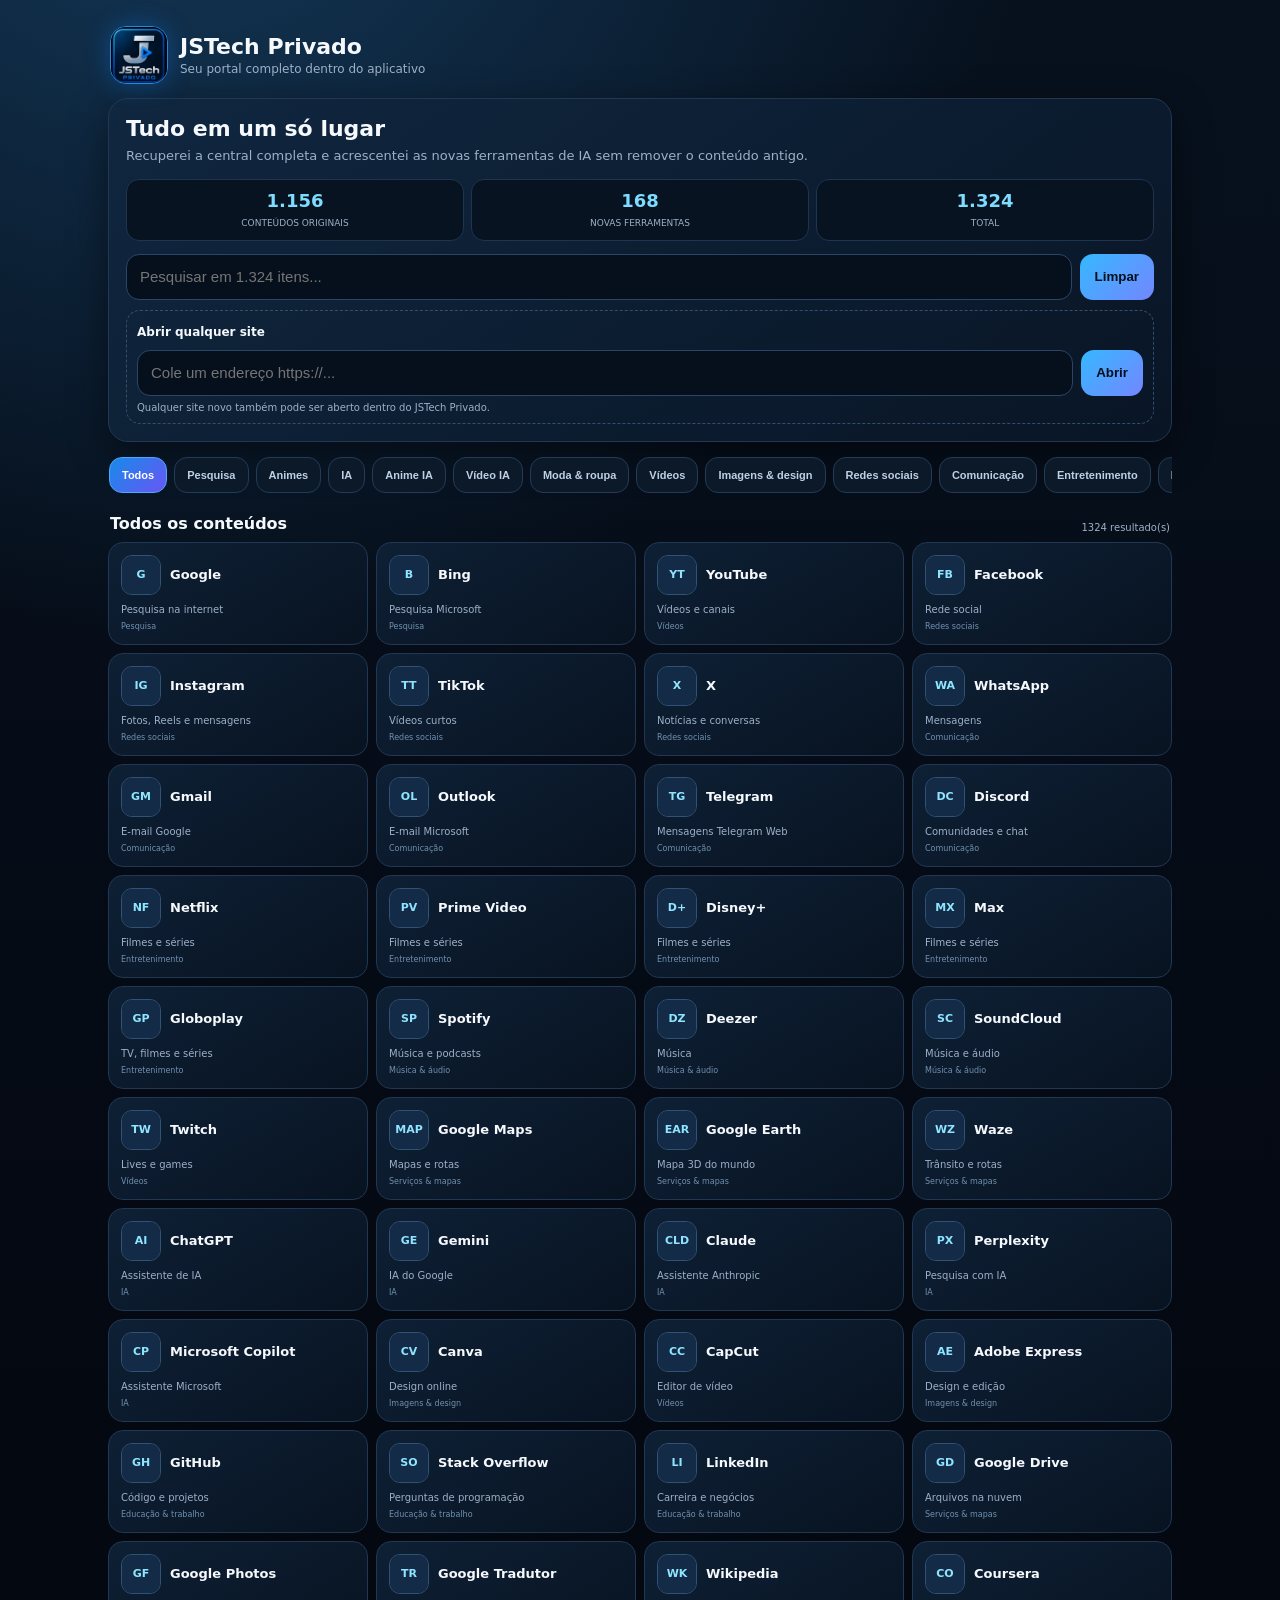
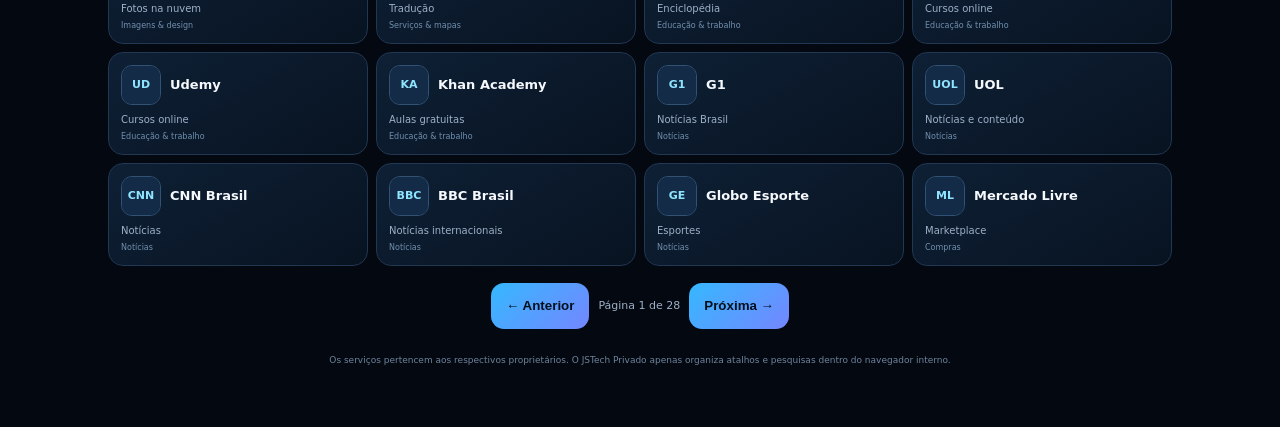
==== commit 1a7b1986: "Retira mensagem de instalação do iPhone" ====
--- a/privado/index.html
+++ b/privado/index.html
@@ -24,8 +24,6 @@
 <style>
 .anime-cover{width:40px;height:54px;object-fit:cover;border-radius:8px}
 .privacy-note{margin:10px 0;padding:10px;border:1px solid #24516f;border-radius:12px;background:#081928;color:#9fdcff;font-size:10px}
-.install-tip{position:fixed;left:12px;right:12px;bottom:12px;z-index:30;padding:12px;border:1px solid #2f6f99;border-radius:14px;background:#071523ee;color:#fff;text-align:center;font-size:11px;box-shadow:0 10px 35px #0009}
-.install-tip button{min-height:34px;margin-left:8px;padding:0 12px}
 </style>
 </head>
 <body>
@@ -381,7 +379,5 @@
 window.addEventListener("pageshow",()=>{try{sessionStorage.clear()}catch(e){}});
 render();
 </script>
-<div id="installTip" class="install-tip">No iPhone: toque em Compartilhar e depois “Adicionar à Tela de Início”. <button onclick="this.parentElement.remove()">OK</button></div>
-<script>if(window.matchMedia("(display-mode: standalone)").matches||navigator.standalone)document.getElementById("installTip")?.remove();</script>
 </body>
 </html>
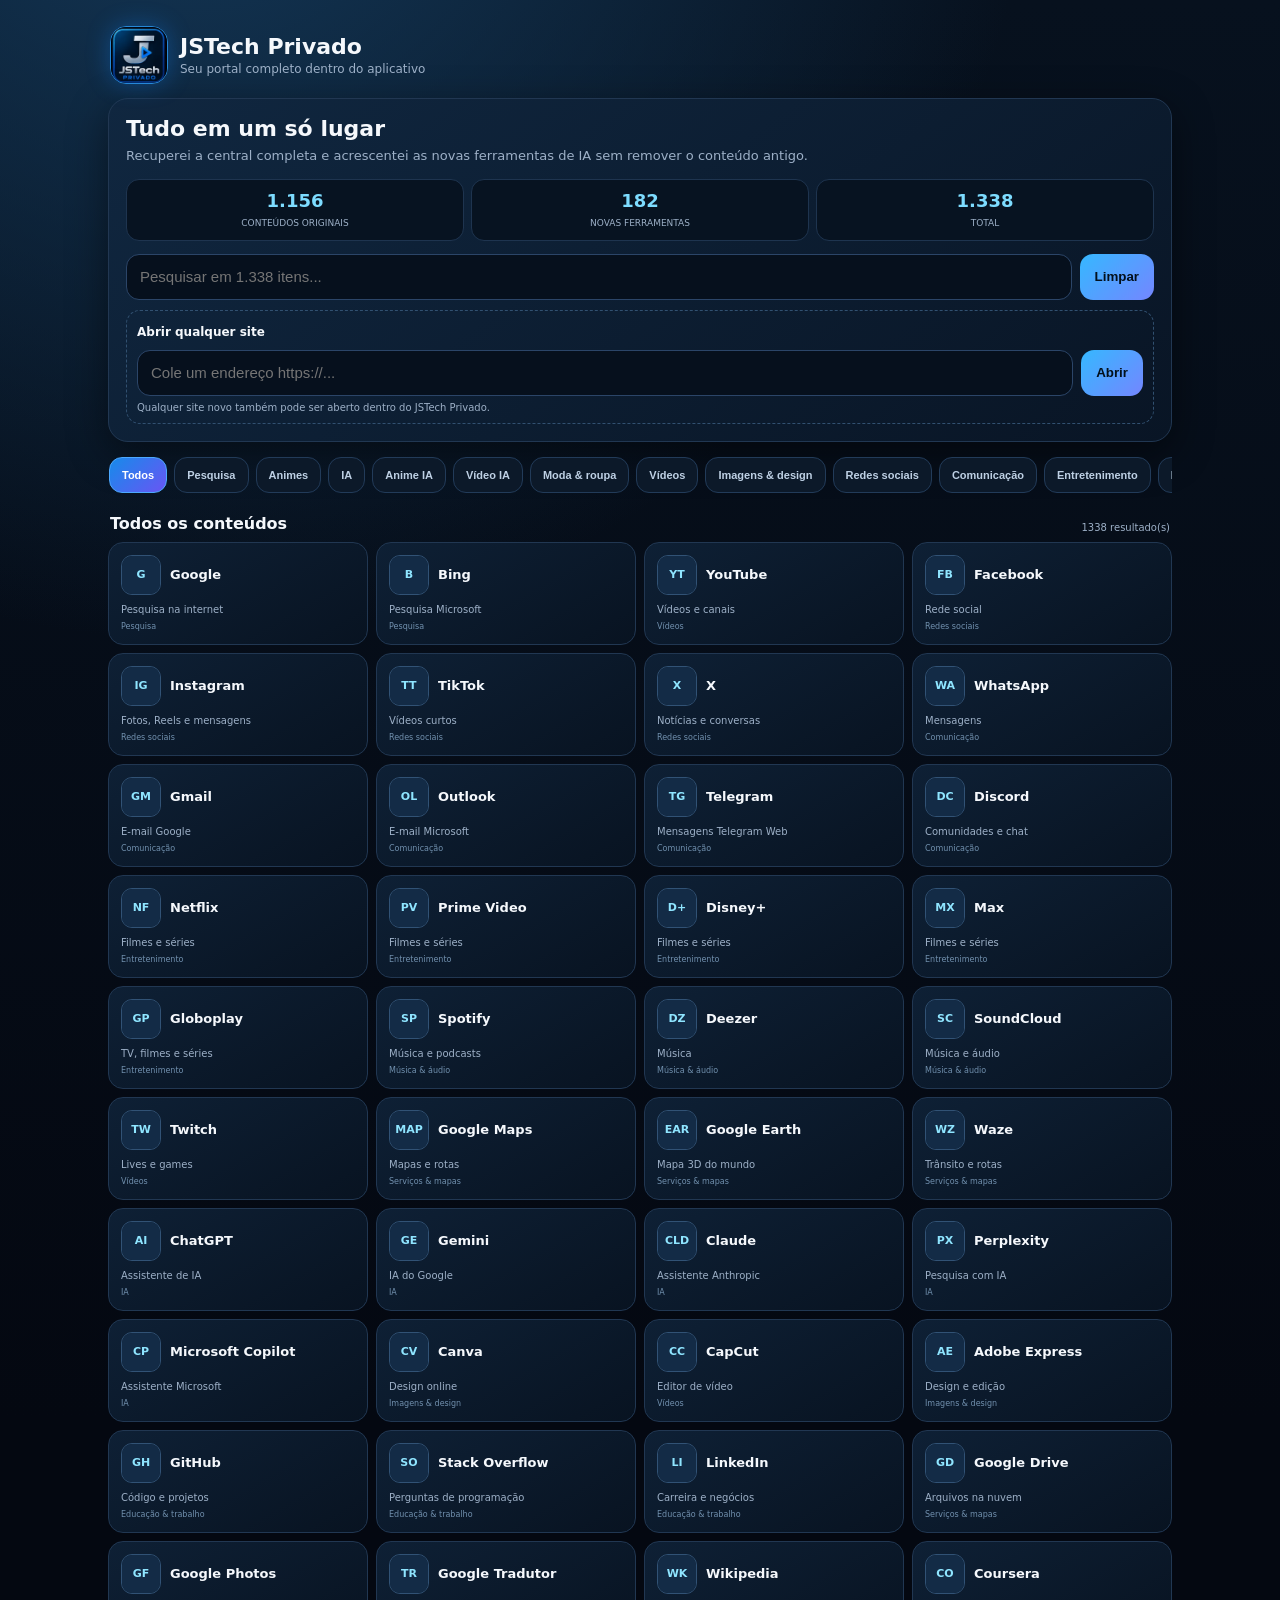
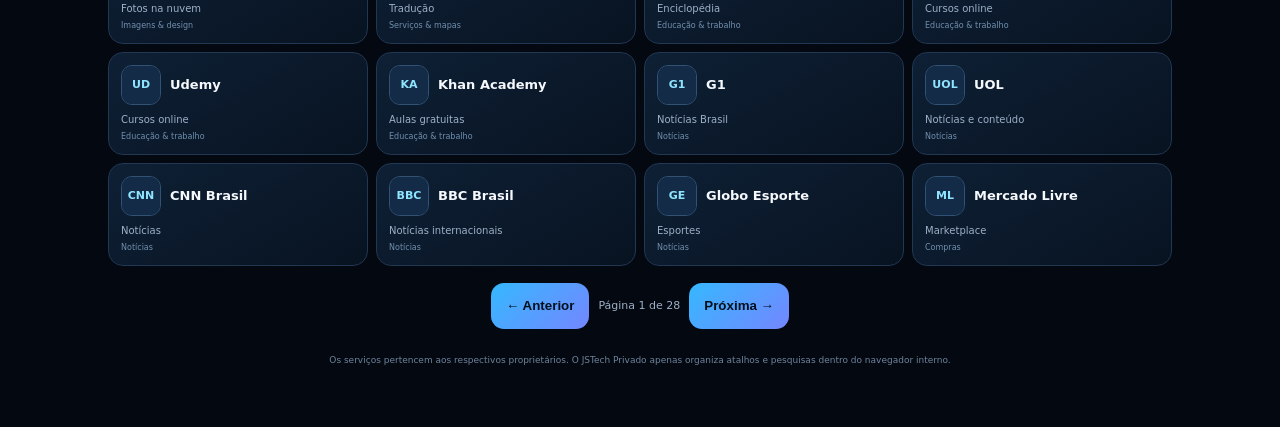
==== commit 77ca38ca: "Adiciona estrutura visual Tor ao JSTech Privado" ====
--- a/privado/index.html
+++ b/privado/index.html
@@ -14,6 +14,10 @@
 .chips{display:flex;gap:7px;overflow:auto;padding:15px 1px 8px;scrollbar-width:none}.chips::-webkit-scrollbar{display:none}.chip{white-space:nowrap;min-height:36px;padding:0 12px;background:#0c1929;color:#bed0e4;border:1px solid #223b59;font-size:11px}.chip.active{background:linear-gradient(135deg,#168bea,#6955f4);color:white;border-color:#4da8ff}
 .head{display:flex;justify-content:space-between;align-items:end;margin:13px 2px 9px}.head h3{margin:0;font-size:16px}.head span{font-size:10px;color:var(--muted)}.grid{display:grid;grid-template-columns:repeat(2,minmax(0,1fr));gap:8px}.card{display:block;text-decoration:none;color:inherit;padding:12px;border-radius:15px;background:linear-gradient(150deg,#0e2035,#081321);border:1px solid var(--line);min-height:103px}.card:active{transform:scale(.98)}.card.ai{border-color:#305684}.card.cling{border-color:#48cfff;box-shadow:inset 0 0 22px #1b86c926}.top{display:flex;gap:9px;align-items:center}.ico{width:40px;height:40px;border-radius:11px;display:grid;place-items:center;background:#f7f9fc;border:1px solid #315275;color:#15314c;font-weight:900;font-size:11px;flex:none;overflow:hidden}.ico img{width:30px;height:30px;object-fit:contain;border-radius:7px}.ico span{display:none;width:100%;height:100%;place-items:center;background:#132b46;color:#8fe5ff}.ico.no-logo span{display:grid}.nm{font-weight:850;font-size:13px;line-height:1.2}.tag{display:inline-block;margin-left:5px;font-size:8px;border:1px solid #2f795d;color:#8ff2bd;background:#0e2c24;padding:2px 5px;border-radius:20px}.desc{font-size:10px;line-height:1.35;color:var(--muted);margin:8px 0 0}.src{margin-top:6px;color:#7190ae;font-size:8px}.pager{display:flex;justify-content:center;align-items:center;gap:9px;margin:17px 0}.pager button{min-width:80px}.pager span{font-size:11px;color:var(--muted)}.empty{display:none;text-align:center;padding:35px 10px;color:var(--muted)}.footer{text-align:center;margin-top:25px;font-size:9px;color:#6f849c;line-height:1.45}
 @media(min-width:650px){.grid{grid-template-columns:repeat(3,minmax(0,1fr))}.wrap{padding:24px 18px 60px}}@media(min-width:950px){.grid{grid-template-columns:repeat(4,minmax(0,1fr))}}@media(max-width:370px){.grid{grid-template-columns:1fr}.stats{grid-template-columns:1fr 1fr 1fr}.stat strong{font-size:15px}}
+.tor-panel{display:none;margin:10px 0 4px;padding:14px;border-radius:16px;background:linear-gradient(145deg,#161127,#0a1322);border:1px solid #68479a;box-shadow:inset 0 0 28px #452a7033}
+.tor-panel.show{display:block}.tor-head{display:flex;align-items:center;justify-content:space-between;gap:10px}.tor-head b{font-size:14px}.tor-status{font-size:9px;color:#cbb9e8;border:1px solid #5a4379;padding:5px 8px;border-radius:20px}
+.tor-note{margin:8px 0;color:#b7a9c9;font-size:10px;line-height:1.45}.tor-actions{display:grid;grid-template-columns:1fr 1fr;gap:7px;margin:9px 0}.tor-actions button{min-height:40px;padding:0 8px;font-size:10px}
+.tor-onion{display:grid;grid-template-columns:1fr auto;gap:7px}.tor-onion input{font-size:12px;min-height:42px}.tor-onion button{min-height:42px}.tor-warn{margin-top:8px;font-size:9px;color:#cba9a9;line-height:1.4}
 </style>
 <link rel="manifest" href="manifest.webmanifest">
 <link rel="icon" href="icon.svg" type="image/svg+xml">
@@ -37,6 +41,13 @@
     <div class="custom"><b>Abrir qualquer site</b><div class="searchrow"><input id="u" inputmode="url" placeholder="Cole um endereço https://..."><button onclick="openCustom()">Abrir</button></div><small>Qualquer site novo também pode ser aberto dentro do JSTech Privado.</small></div>
   </section>
   <div class="chips" id="chips"></div>
+<div class="tor-panel" id="torPanel">
+<div class="tor-head"><b>🧅 Tor / Dark Web</b><span class="tor-status" id="torStatus">Tor desligado</span></div>
+<div class="tor-note">Área separada para serviços .onion legítimos. O Orbot faz a conexão Tor e os endereços .onion abrem no Tor Browser oficial.</div>
+<div class="tor-actions"><button onclick="torCommand('start')">🧅 Ligar Tor</button><button onclick="torCommand('stop')">Desligar Tor</button><button onclick="torCommand('install-orbot')">Instalar Orbot</button><button onclick="torCommand('install-browser')">Instalar Tor Browser</button></div>
+<div class="tor-onion"><input id="onionUrl" inputmode="url" placeholder="Cole um endereço http://...onion"><button onclick="openOnion()">Abrir .onion</button></div>
+<div class="tor-warn">Use apenas endereços confiáveis. Tor aumenta a privacidade, mas não torna atividades ilegais permitidas e não verifica se um site desconhecido é seguro.</div>
+</div>
   <div class="head"><h3 id="title">Todos os conteúdos</h3><span id="count"></span></div>
   <div class="grid" id="grid"></div>
   <div class="empty" id="empty">Nada encontrado. Tente outra pesquisa.</div>
@@ -144,6 +155,13 @@
 ["XVideos Árabe","XVA","Adulto","Conteúdo adulto com categoria árabe — somente 18+","https://www.xvideos.com/?k=arab",true]
 ];
 
+const torSites = [
+["Tor Project • Diretório Onion","TOR","Tor / Dark Web","Lista oficial de serviços .onion mantidos pelo Tor Project","http://xao2lxsmia2edq2n5zxg6uahx6xox2t7bfjw6b5vdzsxi7ezmqob6qid.onion/"],
+["Tor Project • Community","TOR","Tor / Dark Web","Community oficial do Tor Project via onion","http://xmrhfasfg5suueegrnc4gsgyi2tyclcy5oz7f5drnrodmdtob6t2ioyd.onion/"],
+["Tor Project • Onion Services Docs","TOR","Tor / Dark Web","Documentação oficial de Onion Services via onion","http://ttevhjjsjxz6uqqcjkbig5cycd7n7xv7cmd6f5fcvrqaaa7f3bj36wad.onion/"],
+["Tor Project • Blog","TOR","Tor / Dark Web","Blog oficial do Tor Project via onion","http://pzhdfe7jraknpj2qgu5cz2u3i4deuyfwmonvzu5i3nyw4t4bmg7o5pad.onion/"]
+];
+
 const aiSites = [
 ["Cling AI","CL","IA","Imagem e vídeo por IA — seu link","https://cling-ai.com/lp/preview/video/1ngn8qlu",1],
 ["Runway","RW","IA","Vídeo e edição generativa","https://app.runwayml.com/"],
@@ -262,6 +280,7 @@
 
 const cards=[];
 directSites.forEach((s,i)=>cards.push({name:s[0],ico:s[1],cat:s[2],desc:s[3],url:s[4],kind:"direct",adult:s[5]===true || s[2]==="Adulto"}));
+torSites.forEach(s=>cards.push({name:s[0],ico:s[1],cat:s[2],desc:s[3],url:s[4],kind:"tor",tor:true,source:"Tor Project"}));
 Object.entries(topicGroups).forEach(([cat,topics])=>topics.forEach(topic=>engines.forEach(([engine,base])=>{
   const q=encodeURIComponent(topic);
   const url=engine==="Mercado Livre"?base+encodeURIComponent(topic).replace(/%20/g,"-"):base+q;
@@ -272,7 +291,7 @@
 animeTools.forEach(s=>cards.push({name:s[0],ico:s[1],cat:s[2],desc:s[3],url:s[4],kind:"ai"}));
 videoAiTools.forEach(s=>cards.push({name:s[0],ico:s[1],cat:s[2],desc:s[3],url:s[4],kind:"ai"}));
 
-const categories=["Todos","Pesquisa","Animes","IA","Anime IA","Vídeo IA","Moda & roupa","Vídeos","Imagens & design","Redes sociais","Comunicação","Entretenimento","Música & áudio","Notícias","Compras","Educação & trabalho","Negócios","Serviços & mapas","Jogos","Adulto"];
+const categories=["Todos","Pesquisa","Animes","IA","Anime IA","Vídeo IA","Moda & roupa","Vídeos","Imagens & design","Redes sociais","Comunicação","Entretenimento","Música & áudio","Notícias","Compras","Educação & trabalho","Negócios","Serviços & mapas","Jogos","Tor / Dark Web","Adulto"];
 const pageSize=48;
 let active="Todos",page=1,query="";
 
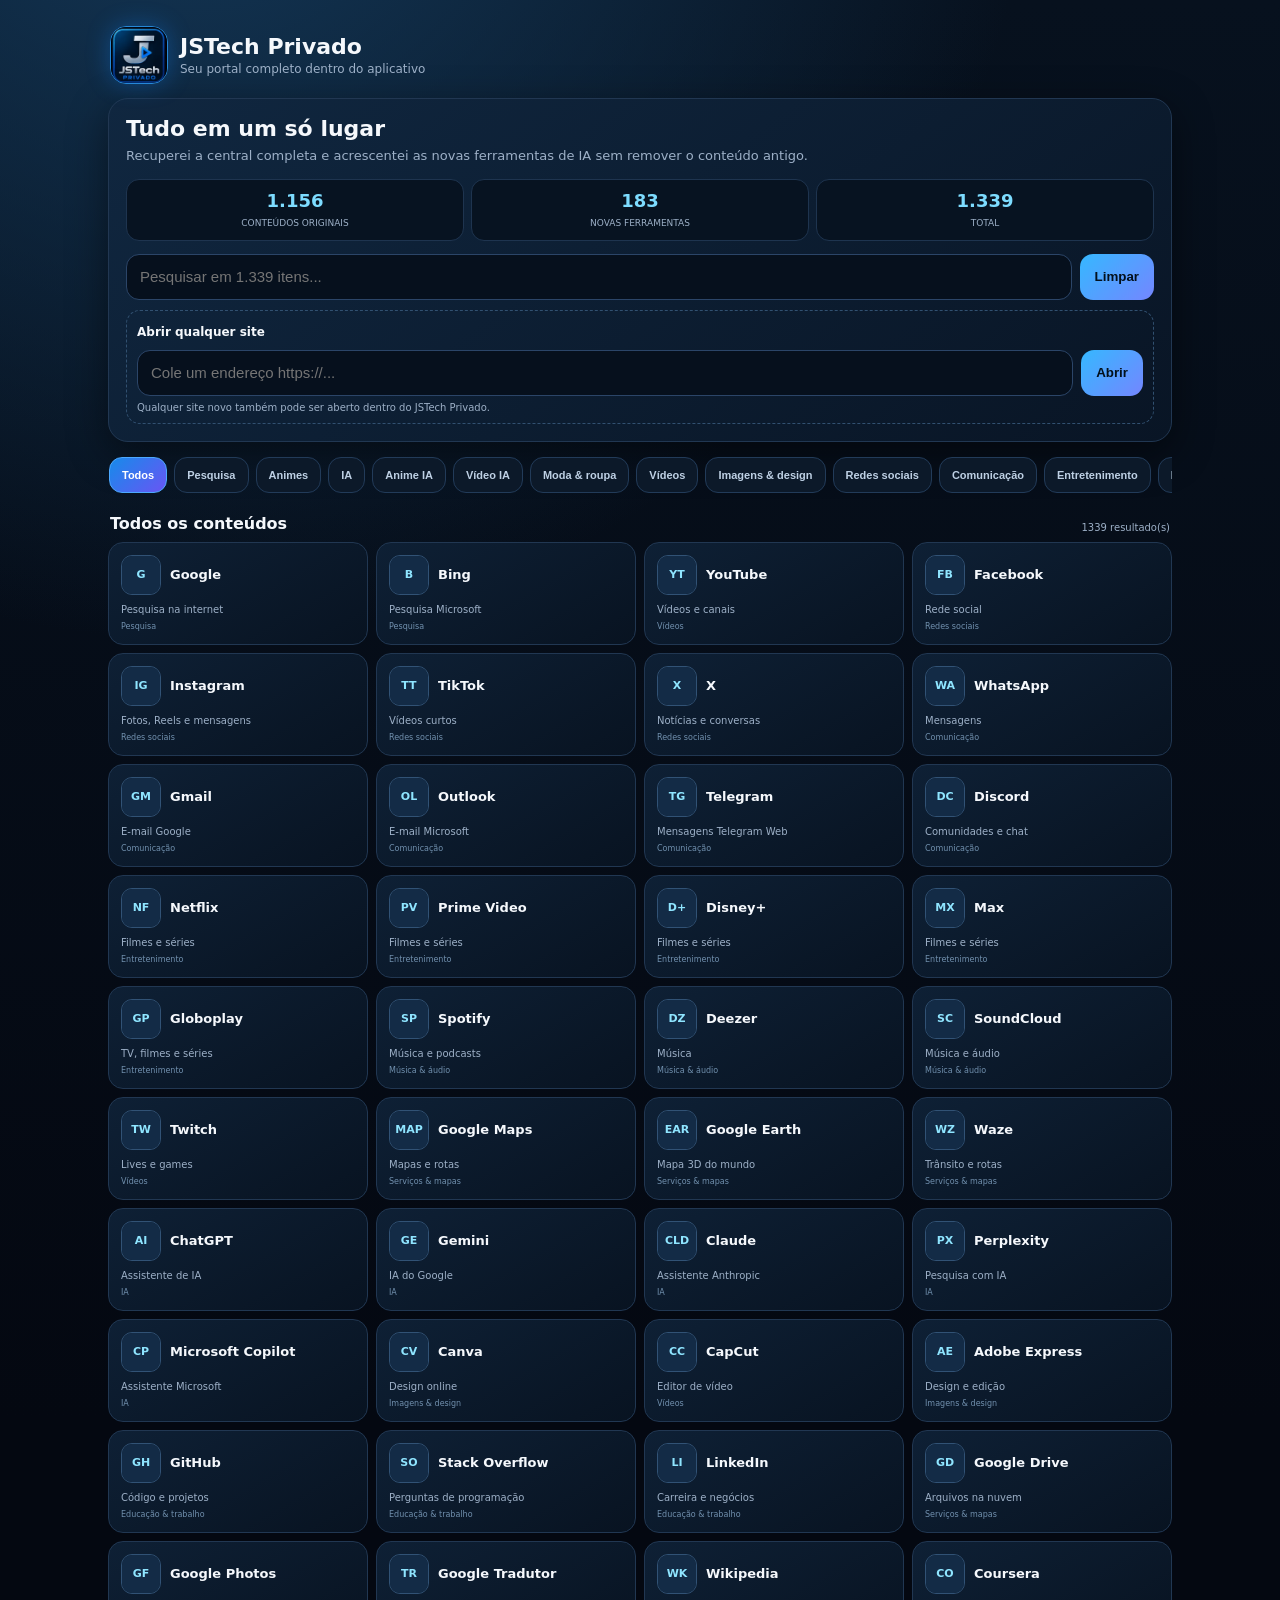
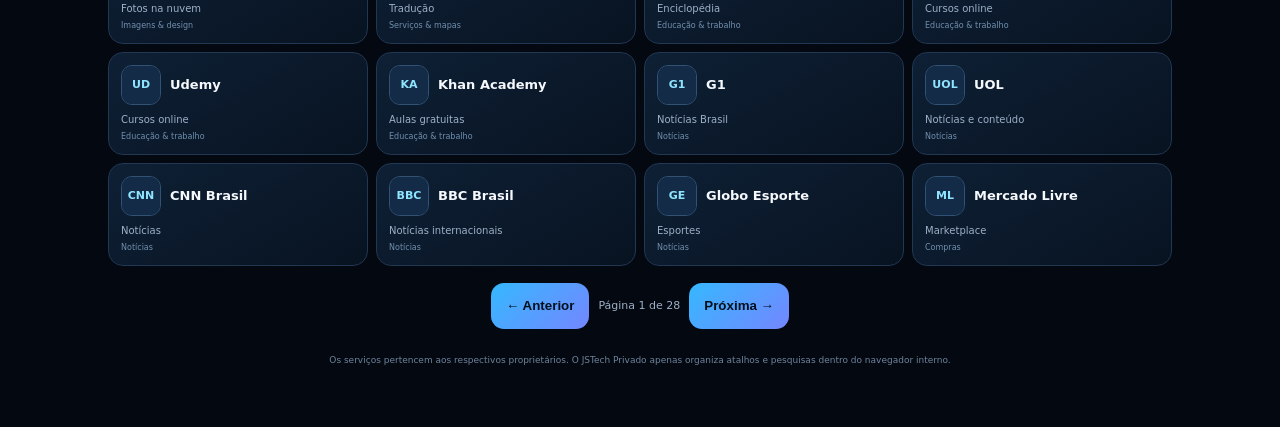
==== commit 9a747744: "Adiciona categoria Links externos ao Privator" ====
--- a/privado/index.html
+++ b/privado/index.html
@@ -44,8 +44,8 @@
 <div class="tor-panel" id="torPanel">
 <div class="tor-head"><b>🧅 Tor / Dark Web</b><span class="tor-status" id="torStatus">Tor desligado</span></div>
 <div class="tor-note">Área separada para serviços .onion legítimos. O Orbot faz a conexão Tor e os endereços .onion abrem no Tor Browser oficial.</div>
-<div class="tor-actions"><button onclick="torCommand('start')">🧅 Ligar Tor</button><button onclick="torCommand('stop')">Desligar Tor</button><button onclick="torCommand('install-orbot')">Instalar Orbot</button><button onclick="torCommand('install-browser')">Instalar Tor Browser</button></div>
-<div class="tor-onion"><input id="onionUrl" inputmode="url" placeholder="Cole um endereço http://...onion"><button onclick="openOnion()">Abrir .onion</button></div>
+<div class="tor-actions"><button onclick="location.href='jstech://tor/start'">🧅 Ligar Tor</button><button onclick="location.href='jstech://tor/stop'">Desligar Tor</button><button onclick="location.href='jstech://tor/install-orbot'">Instalar Orbot</button><button onclick="location.href='jstech://tor/install-browser'">Instalar Tor Browser</button></div>
+<div class="tor-note">Os atalhos abaixo são serviços oficiais publicados pelo próprio Tor Project.</div>
 <div class="tor-warn">Use apenas endereços confiáveis. Tor aumenta a privacidade, mas não torna atividades ilegais permitidas e não verifica se um site desconhecido é seguro.</div>
 </div>
   <div class="head"><h3 id="title">Todos os conteúdos</h3><span id="count"></span></div>
@@ -156,10 +156,10 @@
 ];
 
 const torSites = [
-["Tor Project • Diretório Onion","TOR","Tor / Dark Web","Lista oficial de serviços .onion mantidos pelo Tor Project","http://xao2lxsmia2edq2n5zxg6uahx6xox2t7bfjw6b5vdzsxi7ezmqob6qid.onion/"],
-["Tor Project • Community","TOR","Tor / Dark Web","Community oficial do Tor Project via onion","http://xmrhfasfg5suueegrnc4gsgyi2tyclcy5oz7f5drnrodmdtob6t2ioyd.onion/"],
-["Tor Project • Onion Services Docs","TOR","Tor / Dark Web","Documentação oficial de Onion Services via onion","http://ttevhjjsjxz6uqqcjkbig5cycd7n7xv7cmd6f5fcvrqaaa7f3bj36wad.onion/"],
-["Tor Project • Blog","TOR","Tor / Dark Web","Blog oficial do Tor Project via onion","http://pzhdfe7jraknpj2qgu5cz2u3i4deuyfwmonvzu5i3nyw4t4bmg7o5pad.onion/"]
+["Tor Project • Diretório Onion","TOR","Tor / Dark Web","Lista oficial de serviços .onion mantidos pelo Tor Project","jstech://tor/open/directory"],
+["Tor Project • Community","TOR","Tor / Dark Web","Community oficial do Tor Project via onion","jstech://tor/open/community"],
+["Tor Project • Onion Services Docs","TOR","Tor / Dark Web","Documentação oficial de Onion Services via onion","jstech://tor/open/docs"],
+["Tor Project • Blog","TOR","Tor / Dark Web","Blog oficial do Tor Project via onion","jstech://tor/open/blog"]
 ];
 
 const aiSites = [
@@ -291,7 +291,7 @@
 animeTools.forEach(s=>cards.push({name:s[0],ico:s[1],cat:s[2],desc:s[3],url:s[4],kind:"ai"}));
 videoAiTools.forEach(s=>cards.push({name:s[0],ico:s[1],cat:s[2],desc:s[3],url:s[4],kind:"ai"}));
 
-const categories=["Todos","Pesquisa","Animes","IA","Anime IA","Vídeo IA","Moda & roupa","Vídeos","Imagens & design","Redes sociais","Comunicação","Entretenimento","Música & áudio","Notícias","Compras","Educação & trabalho","Negócios","Serviços & mapas","Jogos","Tor / Dark Web","Adulto"];
+const categories=["Todos","Pesquisa","Animes","IA","Anime IA","Vídeo IA","Moda & roupa","Vídeos","Imagens & design","Redes sociais","Comunicação","Entretenimento","Música & áudio","Notícias","Compras","Educação & trabalho","Negócios","Serviços & mapas","Jogos","Links externos","Tor / Dark Web","Adulto"];
 const pageSize=48;
 let active="Todos",page=1,query="";
 
@@ -372,6 +372,7 @@
 }
 function render(){
  renderChips();
+ const tp=document.getElementById("torPanel");if(tp)tp.classList.toggle("show",active==="Tor / Dark Web");
  const list=filtered(),pages=Math.max(1,Math.ceil(list.length/pageSize)); if(page>pages)page=pages;
  const start=(page-1)*pageSize,show=list.slice(start,start+pageSize);
  document.getElementById("count").textContent=list.length+" resultado(s)";
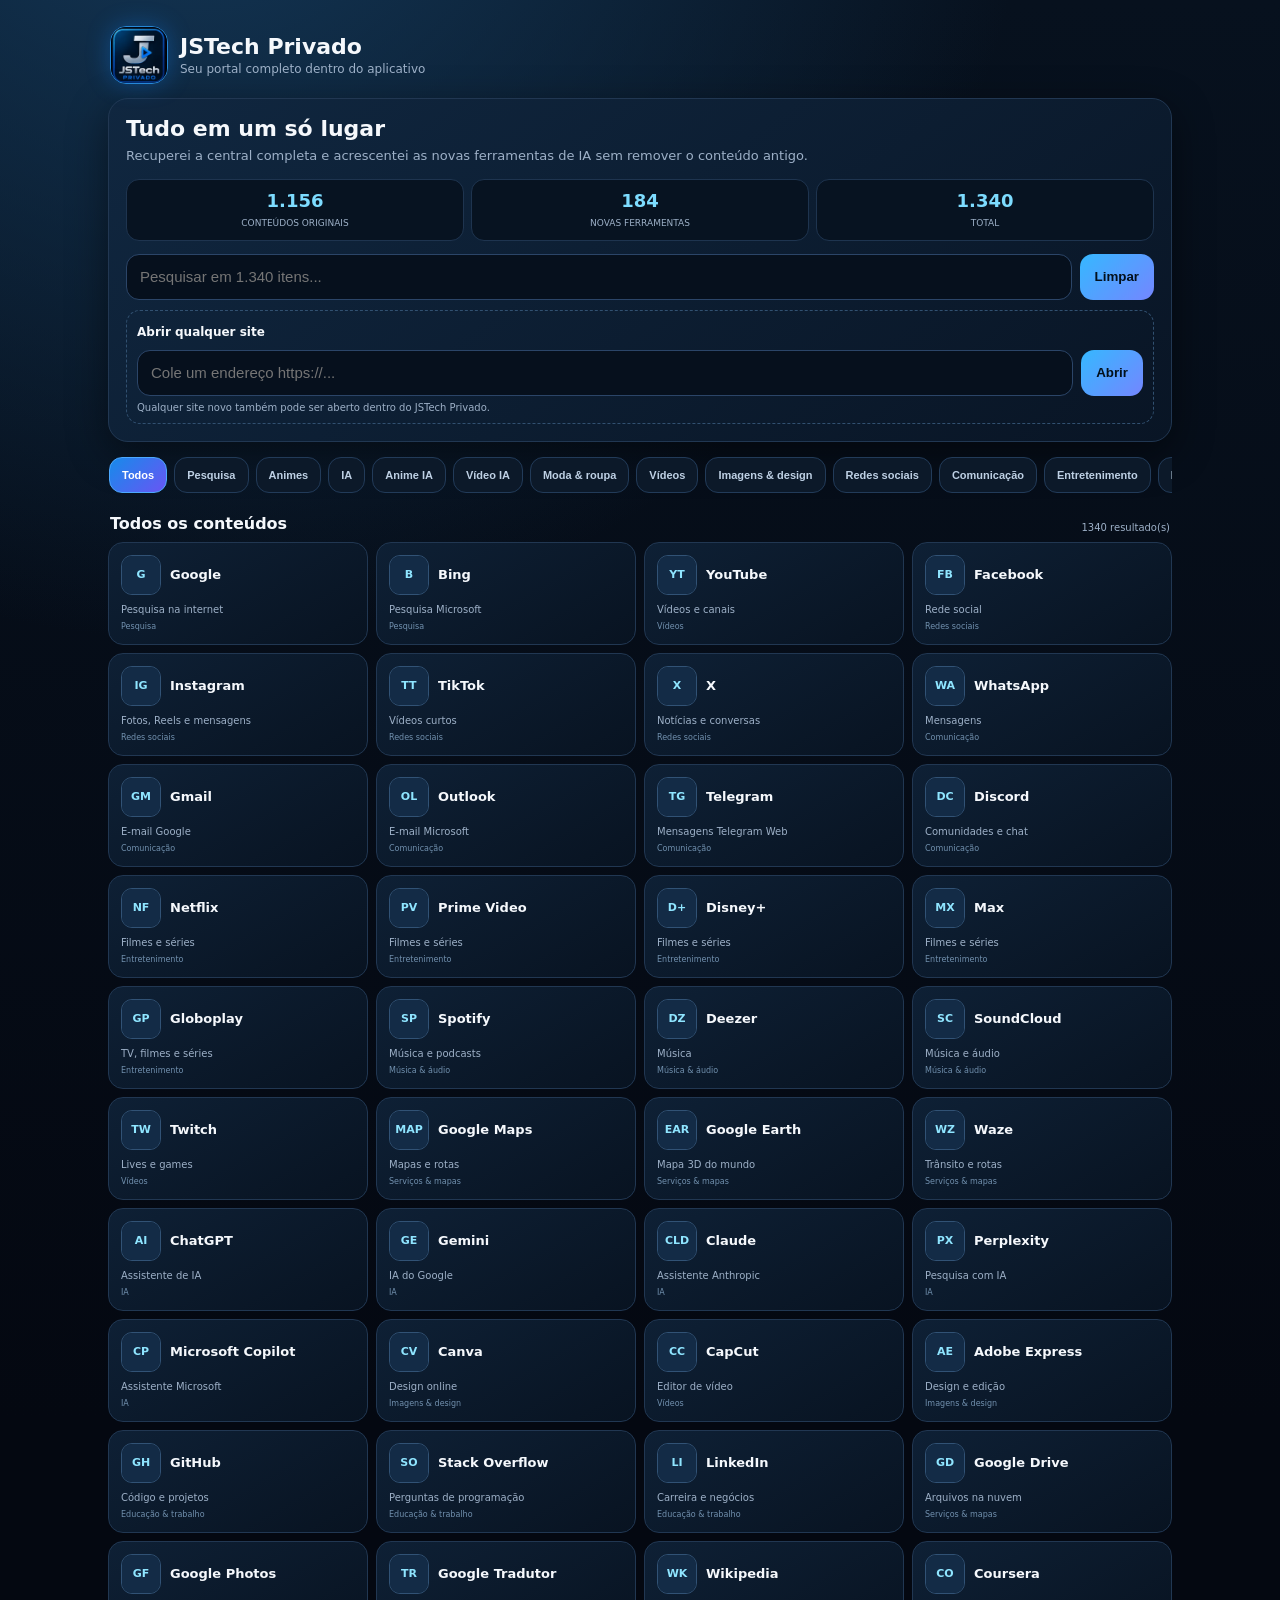
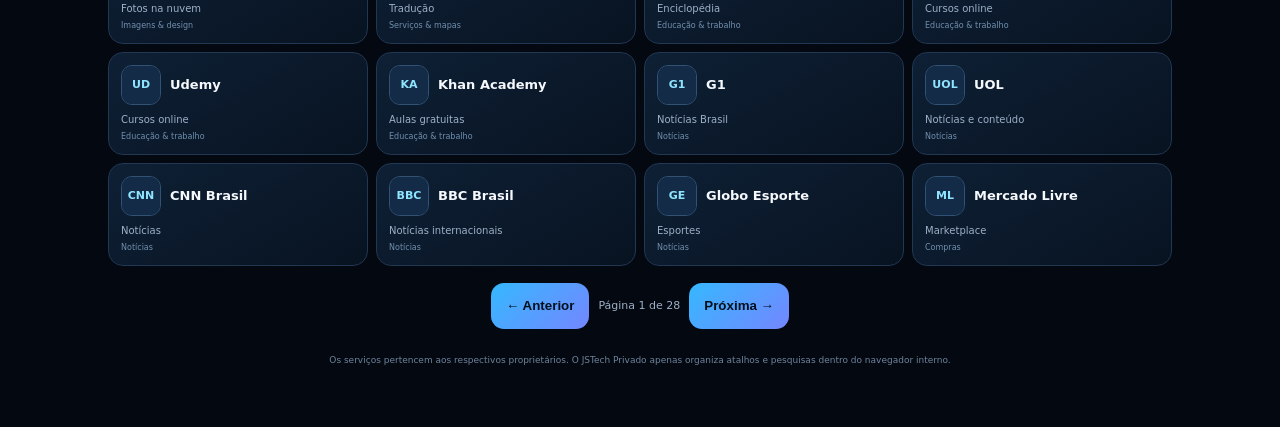
==== commit 08701a8d: "Atualiza área Tor para motor embutido da 1.5.6" ====
--- a/privado/index.html
+++ b/privado/index.html
@@ -42,10 +42,9 @@
   </section>
   <div class="chips" id="chips"></div>
 <div class="tor-panel" id="torPanel">
-<div class="tor-head"><b>🧅 Tor / Dark Web</b><span class="tor-status" id="torStatus">Tor desligado</span></div>
-<div class="tor-note">Área separada para serviços .onion legítimos. O Orbot faz a conexão Tor e os endereços .onion abrem no Tor Browser oficial.</div>
-<div class="tor-actions"><button onclick="location.href='jstech://tor/start'">🧅 Ligar Tor</button><button onclick="location.href='jstech://tor/stop'">Desligar Tor</button><button onclick="location.href='jstech://tor/install-orbot'">Instalar Orbot</button><button onclick="location.href='jstech://tor/install-browser'">Instalar Tor Browser</button></div>
-<div class="tor-note">Os atalhos abaixo são serviços oficiais publicados pelo próprio Tor Project.</div>
+<div class="tor-head"><b>🧅 Tor / Dark Web</b><span class="tor-status" id="torStatus">TOR automático</span></div>
+<div class="tor-note"><b>Tor integrado ao JSTech Privado 1.5.6.</b> Ele liga sozinho quando o aplicativo abre. Não precisa instalar Orbot nem Tor Browser.</div>
+<div class="tor-note">Os endereços .onion abaixo abrem dentro do próprio Privator e usam o circuito Tor interno do APK.</div>
 <div class="tor-warn">Use apenas endereços confiáveis. Tor aumenta a privacidade, mas não torna atividades ilegais permitidas e não verifica se um site desconhecido é seguro.</div>
 </div>
   <div class="head"><h3 id="title">Todos os conteúdos</h3><span id="count"></span></div>
@@ -156,10 +155,10 @@
 ];
 
 const torSites = [
-["Tor Project • Diretório Onion","TOR","Tor / Dark Web","Lista oficial de serviços .onion mantidos pelo Tor Project","jstech://tor/open/directory"],
-["Tor Project • Community","TOR","Tor / Dark Web","Community oficial do Tor Project via onion","jstech://tor/open/community"],
-["Tor Project • Onion Services Docs","TOR","Tor / Dark Web","Documentação oficial de Onion Services via onion","jstech://tor/open/docs"],
-["Tor Project • Blog","TOR","Tor / Dark Web","Blog oficial do Tor Project via onion","jstech://tor/open/blog"]
+["Tor Project • Diretório Onion","TOR","Tor / Dark Web","Lista oficial de serviços .onion mantidos pelo Tor Project","http://xao2lxsmia2edq2n5zxg6uahx6xox2t7bfjw6b5vdzsxi7ezmqob6qid.onion/"],
+["Tor Project • Community","TOR","Tor / Dark Web","Community oficial do Tor Project via onion","http://xmrhfasfg5suueegrnc4gsgyi2tyclcy5oz7f5drnrodmdtob6t2ioyd.onion/"],
+["Tor Project • Onion Services Docs","TOR","Tor / Dark Web","Documentação oficial de Onion Services via onion","http://ttevhjjsjxz6uqqcjkbig5cycd7n7xv7cmd6f5fcvrqaaa7f3bj36wad.onion/"],
+["Tor Project • Blog","TOR","Tor / Dark Web","Blog oficial do Tor Project via onion","http://pzhdfe7jraknpj2qgu5cz2u3i4deuyfwmonvzu5i3nyw4t4bmg7o5pad.onion/"]
 ];
 
 const aiSites = [
@@ -347,6 +346,7 @@
  categories.forEach(c=>{const b=document.createElement("button");b.className="chip"+(c===active?" active":"");b.textContent=c;b.onclick=()=>{active=c;page=1;if(c==="Animes")loadAnime(query);else render()};el.appendChild(b)});
 }
 function openCard(c){
+ if(c.cat==="Tor / Dark Web" && !navigator.userAgent.includes("JSTechPrivado/1.5.6-Tor")){alert("Atualize para o JSTech Privado 1.5.6 para usar o Tor integrado.");return}
  if(c.adult && !confirm(c.cat==="Jogos" ? "Apostas e cassino 18+. Confirma que você tem 18 anos ou mais?" : "Conteúdo adulto 18+. Confirma que você tem 18 anos ou mais?")) return;
  location.replace(c.url);
 }
